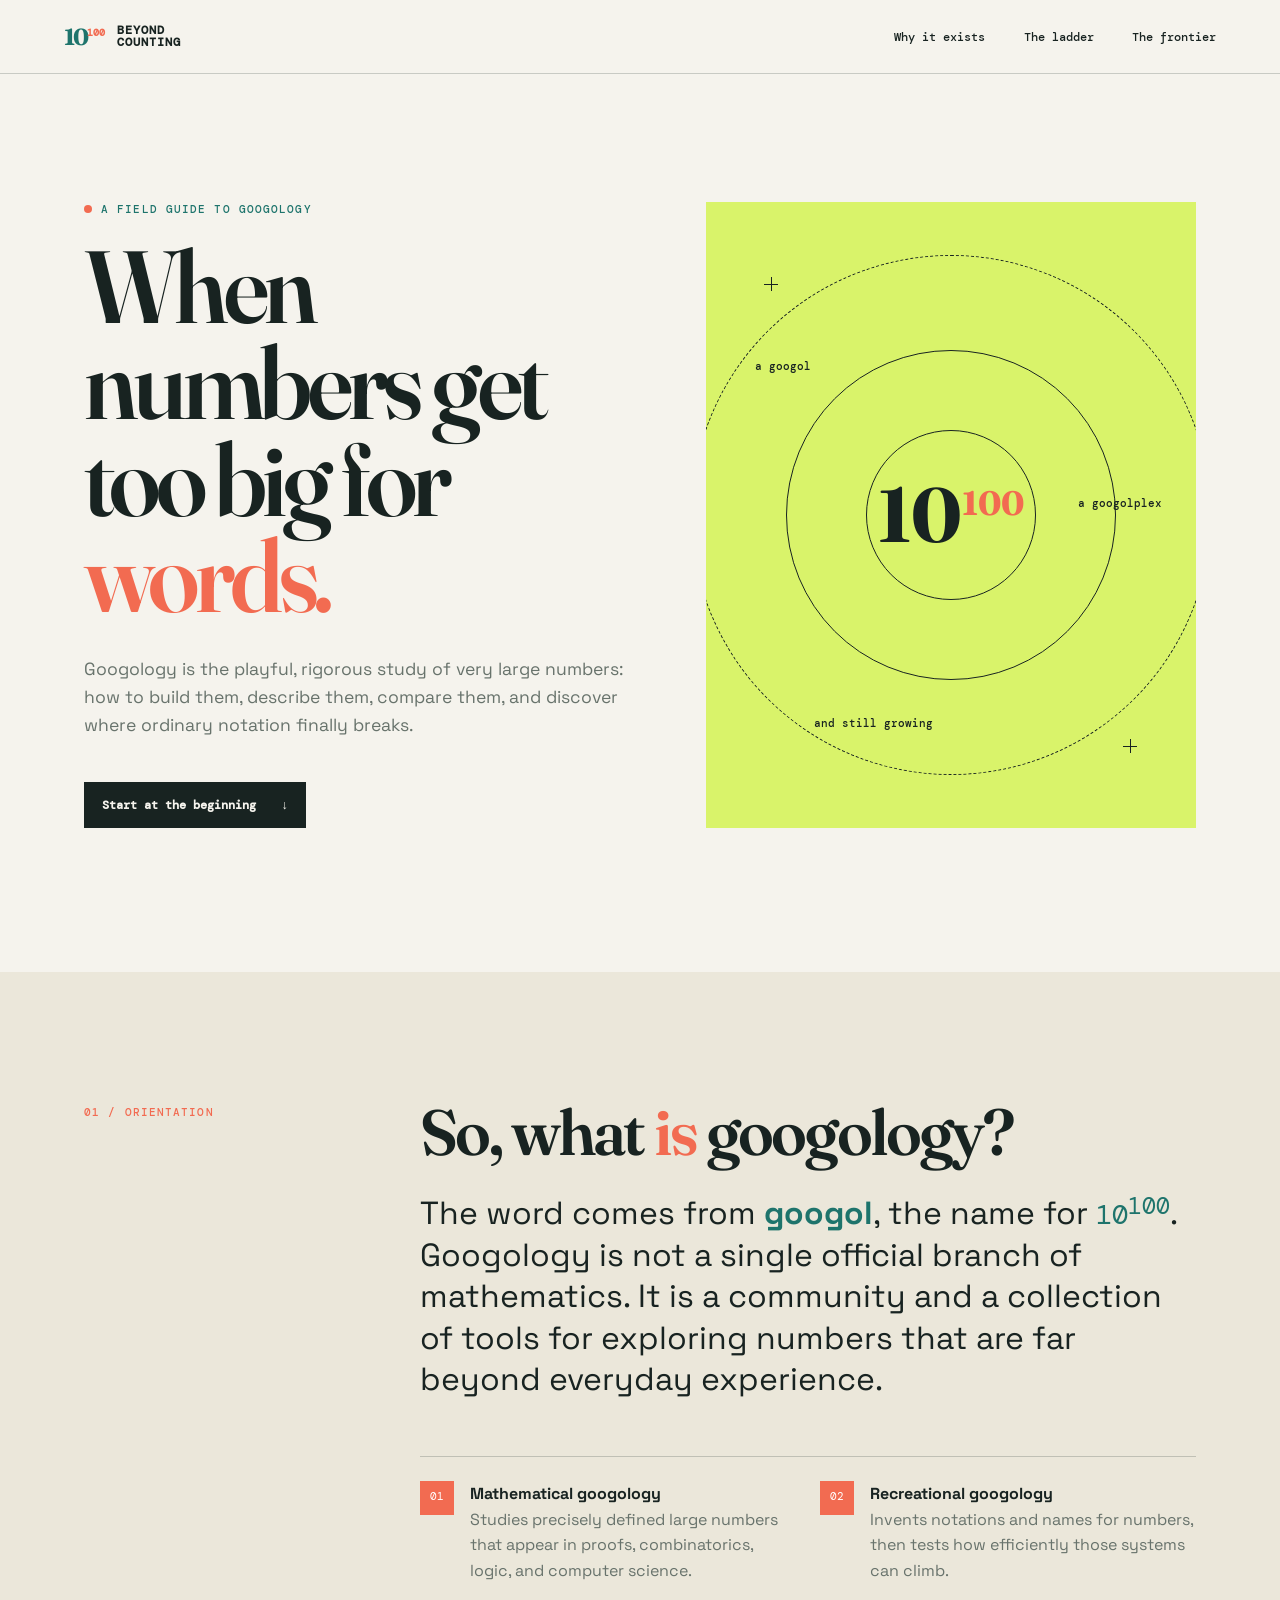
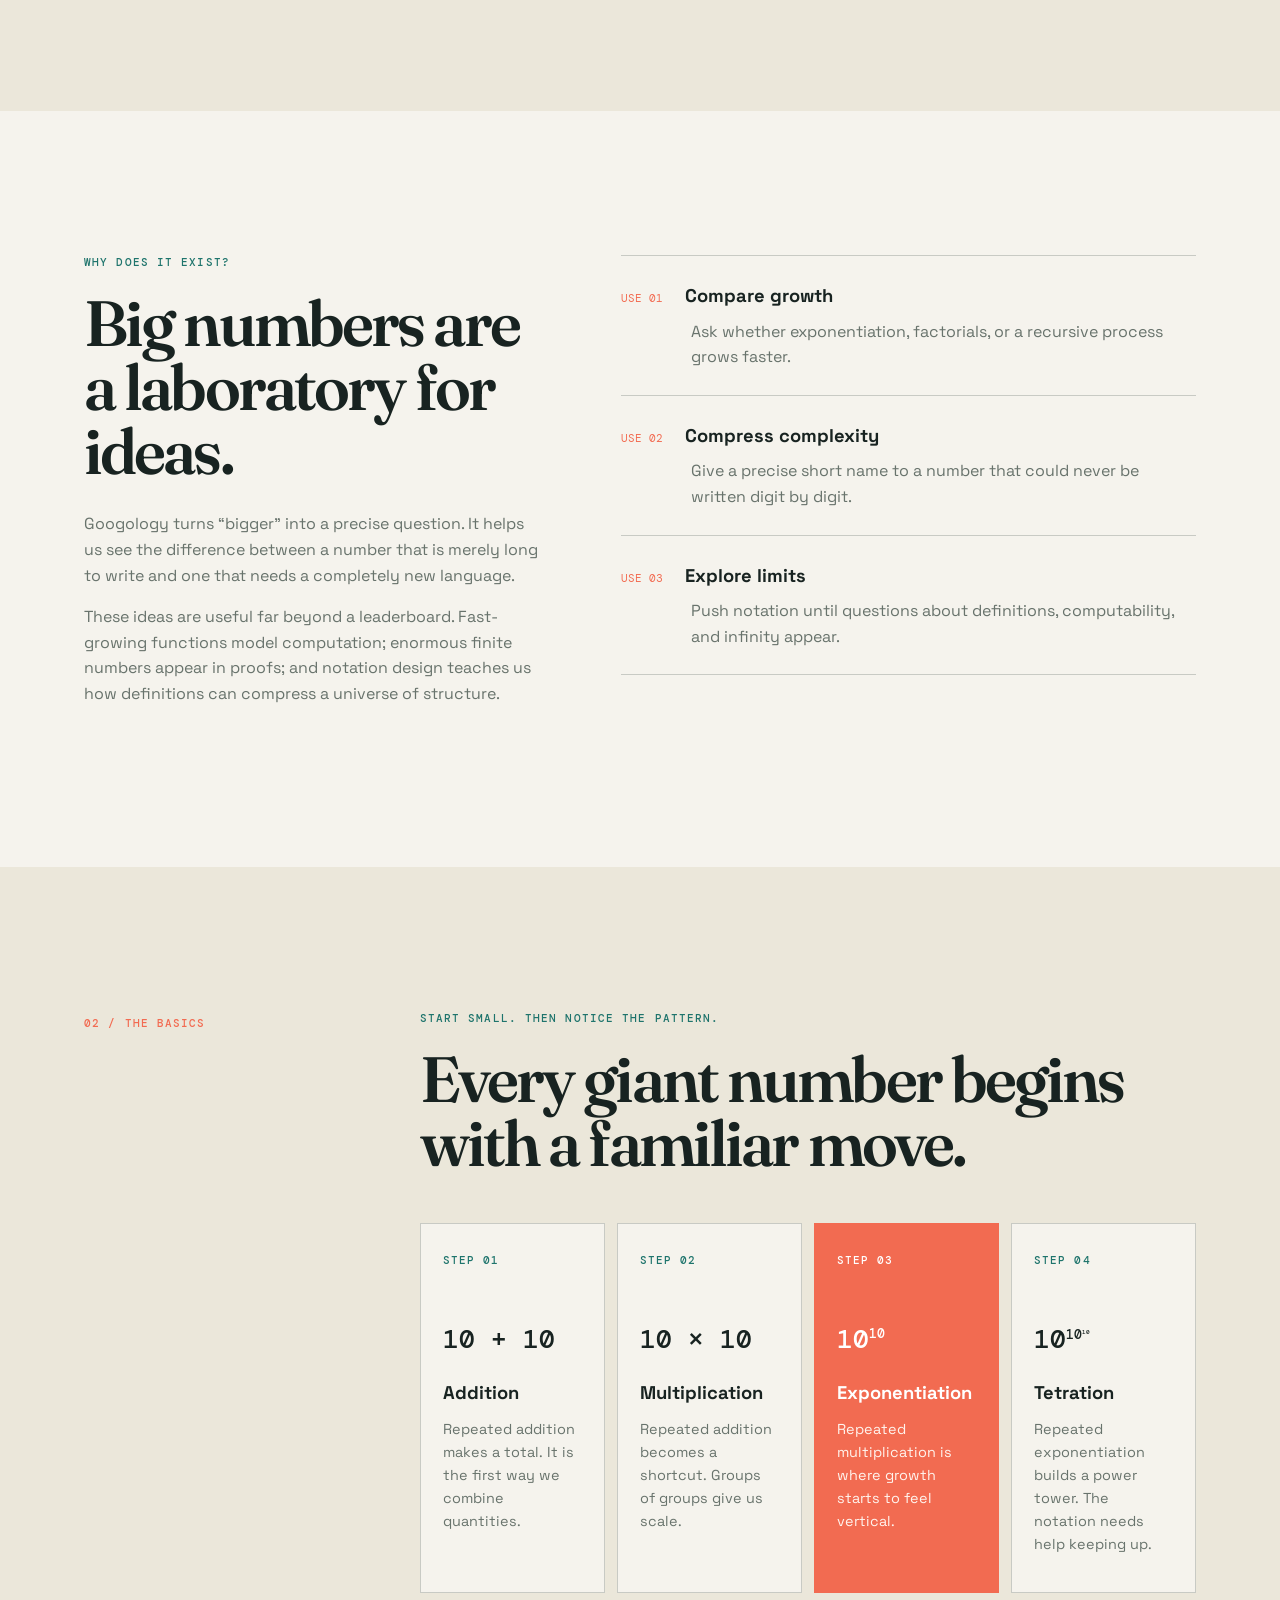
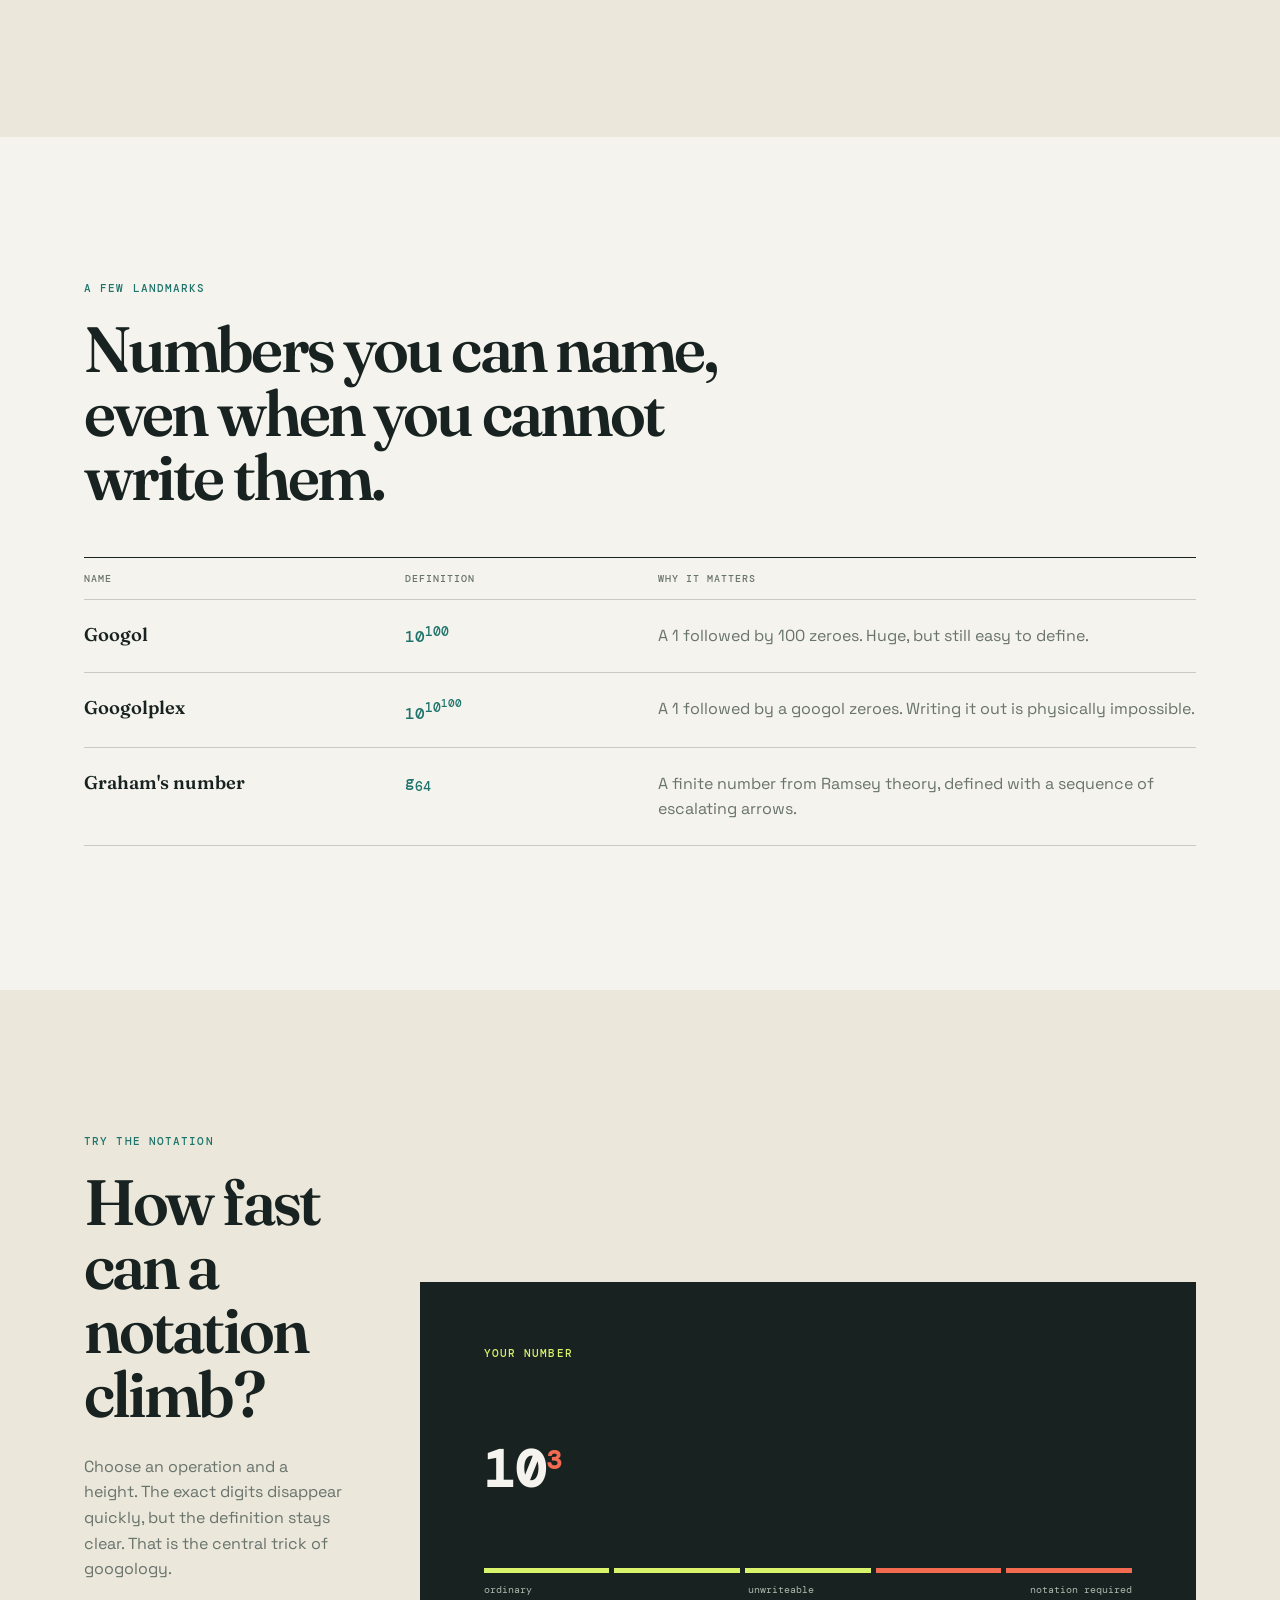
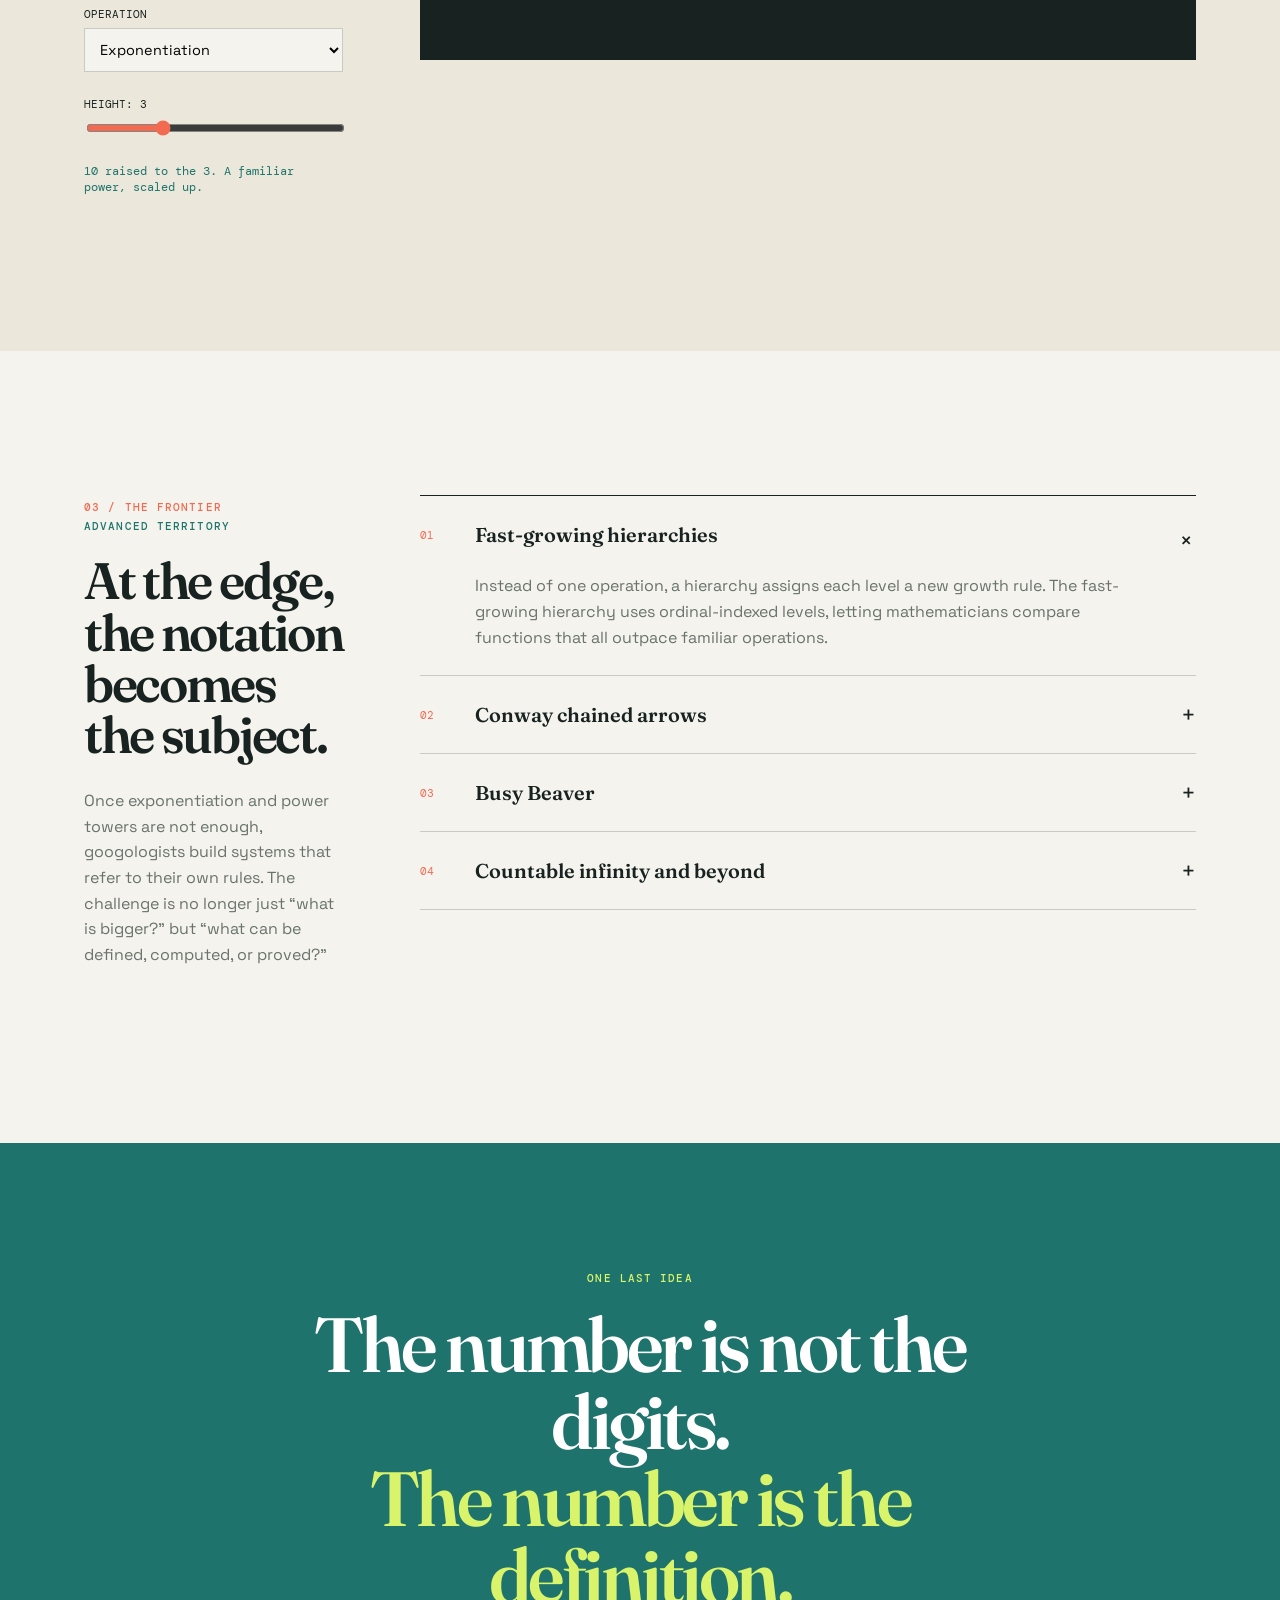
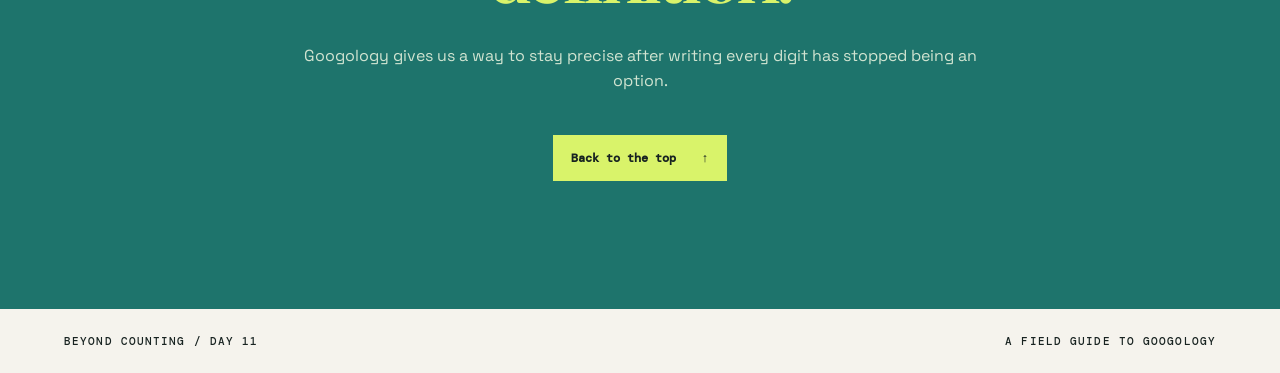
==== day-11/index.html @ 3baf1d4c "day11changes" ====
<!doctype html>
<html lang="en">

<head>
  <meta charset="utf-8">
  <meta name="viewport" content="width=device-width, initial-scale=1">
  <meta name="description"
    content="A visual field guide to googology, the study of naming and comparing extremely large numbers.">
  <title>Beyond Counting | A field guide to googology</title>
  <link rel="preconnect" href="https://fonts.googleapis.com">
  <link rel="preconnect" href="https://fonts.gstatic.com" crossorigin>
  <link
    href="https://fonts.googleapis.com/css2?family=DM+Mono:wght@400;500&family=Fraunces:opsz,wght@9..144,600;9..144,700&family=Space+Grotesk:wght@400;500;600;700&display=swap"
    rel="stylesheet">
  <link rel="stylesheet" href="styles.css">
  <script src="script.js" defer></script>
</head>

<body>
  <header class="site-header" id="top">
    <a class="brand" href="#top" aria-label="Beyond Counting home">
      <span class="brand-mark">10<sup>100</sup></span>
      <span>BEYOND<br>COUNTING</span>
    </a>
    <nav class="site-nav" aria-label="Main navigation">
      <a href="#why">Why it exists</a>
      <a href="#ladder">The ladder</a>
      <a href="#frontier">The frontier</a>
    </nav>
  </header>

  <main>
    <section class="hero section-grid">
      <div class="hero-copy reveal">
        <p class="eyebrow"><span class="eyebrow-dot"></span> A field guide to googology</p>
        <h1>When numbers get too big for <em>words.</em></h1>
        <p class="hero-intro">Googology is the playful, rigorous study of very large numbers: how to build them,
          describe them, compare them, and discover where ordinary notation finally breaks.</p>
        <a class="button button-dark" href="#basics">Start at the beginning <span aria-hidden="true">&#8595;</span></a>
      </div>
      <div class="hero-art reveal" aria-label="A visual scale showing numbers growing beyond a googol" role="img">
        <div class="orbit orbit-one"></div>
        <div class="orbit orbit-two"></div>
        <div class="orbit orbit-three"></div>
        <div class="hero-number">10<sup>100</sup></div>
        <p class="orbit-label label-one">a googol</p>
        <p class="orbit-label label-two">a googolplex</p>
        <p class="orbit-label label-three">and still growing</p>
        <span class="hero-cross cross-one"></span>
        <span class="hero-cross cross-two"></span>
      </div>
    </section>

    <section class="definition band" id="why">
      <div class="section-grid definition-grid">
        <p class="section-number">01 / ORIENTATION</p>
        <div class="definition-content reveal">
          <h2>So, what <em>is</em> googology?</h2>
          <p class="lead">The word comes from <strong>googol</strong>, the name for <span
              class="inline-formula">10<sup>100</sup></span>. Googology is not a
            single official branch of mathematics. It is a community and a collection of tools for exploring numbers
            that are far beyond everyday experience.</p>
          <div class="definition-notes">
            <div><span class="note-icon">01</span>
              <p><strong>Mathematical googology</strong><br>Studies precisely defined large numbers that appear in
                proofs, combinatorics, logic, and computer science.</p>
            </div>
            <div><span class="note-icon">02</span>
              <p><strong>Recreational googology</strong><br>Invents notations and names for numbers, then tests how
                efficiently those systems can climb.</p>
            </div>
          </div>
        </div>
      </div>
    </section>

    <section class="purpose section-grid" id="purpose">
      <div class="purpose-copy reveal">
        <p class="eyebrow">Why does it exist?</p>
        <h2>Big numbers are a laboratory for ideas.</h2>
        <p>Googology turns “bigger” into a precise question. It helps us see the difference between a number that is
          merely long to write and one that needs a completely new language.</p>
        <p>These ideas are useful far beyond a leaderboard. Fast-growing functions model computation; enormous finite
          numbers appear in proofs; and notation design teaches us how definitions can compress a universe of structure.
        </p>
      </div>
      <div class="use-cases reveal">
        <article><span>USE 01</span>
          <h3>Compare growth</h3>
          <p>Ask whether exponentiation, factorials, or a recursive process grows faster.</p>
        </article>
        <article><span>USE 02</span>
          <h3>Compress complexity</h3>
          <p>Give a precise short name to a number that could never be written digit by digit.</p>
        </article>
        <article><span>USE 03</span>
          <h3>Explore limits</h3>
          <p>Push notation until questions about definitions, computability, and infinity appear.</p>
        </article>
      </div>
    </section>

    <section class="basics band" id="basics">
      <div class="section-grid">
        <p class="section-number">02 / THE BASICS</p>
        <div class="basics-content">
          <div class="section-heading reveal">
            <p class="eyebrow">Start small. Then notice the pattern.</p>
            <h2>Every giant number begins with a familiar move.</h2>
          </div>
          <div class="ladder-cards" id="ladder">
            <article class="ladder-card reveal"><span class="step">STEP 01</span>
              <div class="ladder-value">10 + 10</div>
              <h3>Addition</h3>
              <p>Repeated addition makes a total. It is the first way we combine quantities.</p>
            </article>
            <article class="ladder-card reveal"><span class="step">STEP 02</span>
              <div class="ladder-value">10 &times; 10</div>
              <h3>Multiplication</h3>
              <p>Repeated addition becomes a shortcut. Groups of groups give us scale.</p>
            </article>
            <article class="ladder-card ladder-card-hot reveal"><span class="step">STEP 03</span>
              <div class="ladder-value">10<sup>10</sup></div>
              <h3>Exponentiation</h3>
              <p>Repeated multiplication is where growth starts to feel vertical.</p>
            </article>
            <article class="ladder-card reveal"><span class="step">STEP 04</span>
              <div class="ladder-value">10<sup>10<sup>10</sup></sup></div>
              <h3>Tetration</h3>
              <p>Repeated exponentiation builds a power tower. The notation needs help keeping up.</p>
            </article>
          </div>
        </div>
      </div>
    </section>

    <section class="named-numbers section-grid">
      <div class="section-heading reveal">
        <p class="eyebrow">A few landmarks</p>
        <h2>Numbers you can name, even when you cannot write them.</h2>
      </div>
      <div class="number-table reveal">
        <div class="table-row table-head"><span>NAME</span><span>DEFINITION</span><span>WHY IT MATTERS</span></div>
        <div class="table-row"><span class="number-name">Googol</span><span
            class="formula">10<sup>100</sup></span><span>A 1 followed by 100 zeroes. Huge, but still easy to
            define.</span></div>
        <div class="table-row"><span class="number-name">Googolplex</span><span
            class="formula">10<sup>10<sup>100</sup></sup></span><span>A 1 followed by a googol zeroes. Writing it out is
            physically impossible.</span></div>
        <div class="table-row"><span class="number-name">Graham's number</span><span
            class="formula">g<sub>64</sub></span><span>A finite number from Ramsey theory, defined with a sequence of
            escalating arrows.</span></div>
      </div>
    </section>

    <section class="builder band">
      <div class="section-grid builder-grid">
        <div class="builder-copy reveal">
          <p class="eyebrow">Try the notation</p>
          <h2>How fast can a notation climb?</h2>
          <p>Choose an operation and a height. The exact digits disappear quickly, but the definition stays clear. That
            is the central trick of googology.</p><label for="operation">Operation</label><select id="operation">
            <option value="power">Exponentiation</option>
            <option value="tower">Tetration</option>
            <option value="arrow">Pentational hint</option>
          </select><label for="height">Height: <output id="height-output">3</output></label><input id="height"
            type="range" min="1" max="8" value="3">
          <p class="builder-note" id="builder-note">A stack of 3 powers: 10^(10^10).</p>
        </div>
        <div class="builder-display reveal">
          <p class="display-label">YOUR NUMBER</p>
          <div id="builder-result" class="builder-result">10<sup>10<sup>10</sup></sup></div>
          <div class="scale-line"><span></span><span></span><span></span><span></span><span></span></div>
          <div class="scale-caption"><span>ordinary</span><span>unwriteable</span><span>notation required</span></div>
        </div>
      </div>
    </section>

    <section class="frontier section-grid" id="frontier">
      <div class="frontier-heading reveal">
        <p class="section-number">03 / THE FRONTIER</p>
        <p class="eyebrow">Advanced territory</p>
        <h2>At the edge, the notation becomes the subject.</h2>
        <p>Once exponentiation and power towers are not enough, googologists build systems that refer to their own
          rules. The challenge is no longer just “what is bigger?” but “what can be defined, computed, or proved?”</p>
      </div>
      <div class="frontier-list">
        <details class="frontier-item reveal" open>
          <summary><span>01</span><strong>Fast-growing hierarchies</strong><b>+</b></summary>
          <p>Instead of one operation, a hierarchy assigns each level a new growth rule. The fast-growing hierarchy uses
            ordinal-indexed levels, letting mathematicians compare functions that all outpace familiar operations.</p>
        </details>
        <details class="frontier-item reveal">
          <summary><span>02</span><strong>Conway chained arrows</strong><b>+</b></summary>
          <p>Chained arrow notation extends the idea behind Knuth's up-arrows. It is compact enough to define numbers
            vastly beyond Graham's number, while still following a precise recursive grammar.</p>
        </details>
        <details class="frontier-item reveal">
          <summary><span>03</span><strong>Busy Beaver</strong><b>+</b></summary>
          <p>BB(n) asks for the most steps a halting n-state Turing machine can take. It eventually grows faster than
            every computable function, tying googology directly to the limits of algorithms.</p>
        </details>
        <details class="frontier-item reveal">
          <summary><span>04</span><strong>Countable infinity and beyond</strong><b>+</b></summary>
          <p>Large finite numbers are not infinity. Ordinals and cardinals describe different kinds of infinite size,
            and their arithmetic opens a different chapter after the googological frontier.</p>
        </details>
      </div>
    </section>

    <section class="takeaway band">
      <div class="takeaway-inner reveal">
        <p class="eyebrow">One last idea</p>
        <h2>The number is not the digits.<br><em>The number is the definition.</em></h2>
        <p>Googology gives us a way to stay precise after writing every digit has stopped being an option.</p><a
          class="button button-light" href="#top">Back to the top <span aria-hidden="true">&#8593;</span></a>
      </div>
    </section>
  </main>

  <footer class="site-footer"><span>BEYOND COUNTING / DAY 11</span><span>A field guide to googology</span></footer>
</body>

</html>
---- day-11/styles.css ----
:root {
  --ink: #182321;
  --muted: #68736c;
  --paper: #f5f3ed;
  --cream: #ebe7da;
  --lime: #d9f36a;
  --coral: #f26b51;
  --teal: #1e746c;
  --line: rgba(24, 35, 33, .2);
  --serif: "Fraunces", Georgia, serif;
  --sans: "Space Grotesk", sans-serif;
  --mono: "DM Mono", monospace;
}

* {
  box-sizing: border-box;
}

html {
  scroll-behavior: smooth;
}

body {
  margin: 0;
  color: var(--ink);
  background: var(--paper);
  font: 16px/1.6 var(--sans);
}

a {
  color: inherit;
}

.site-header {
  align-items: center;
  display: flex;
  justify-content: space-between;
  padding: 22px 5vw;
  border-bottom: 1px solid var(--line);
}

.brand {
  align-items: center;
  display: flex;
  font: 600 .72rem/1 var(--mono);
  gap: 12px;
  letter-spacing: .08em;
  text-decoration: none;
}

.brand-mark {
  color: var(--teal);
  font: 700 1.45rem var(--serif);
  letter-spacing: -.08em;
}

.brand-mark sup {
  color: var(--coral);
  font: 600 .65rem var(--mono);
  letter-spacing: 0;
}

.site-nav {
  display: flex;
  gap: clamp(14px, 3vw, 42px);
}

.site-nav a {
  font: 500 .75rem var(--mono);
  text-decoration: none;
}

.site-nav a:hover,
.site-nav a:focus-visible {
  color: var(--coral);
}

.section-grid {
  display: grid;
  grid-template-columns: minmax(120px, 1fr) minmax(0, 3fr);
  gap: clamp(28px, 6vw, 100px);
  max-width: 1240px;
  margin: auto;
  padding: 9rem 5vw;
}

.hero {
  min-height: 680px;
  grid-template-columns: minmax(0, 1fr) minmax(300px, .9fr);
  padding-top: 8rem;
}

.eyebrow,
.section-number,
.step,
.display-label,
.table-head,
.site-footer {
  font: 500 .69rem var(--mono);
  letter-spacing: .1em;
  text-transform: uppercase;
}

.eyebrow {
  align-items: center;
  display: flex;
  gap: 9px;
  margin: 0 0 22px;
  color: var(--teal);
}

.eyebrow-dot {
  background: var(--coral);
  border-radius: 50%;
  display: inline-block;
  height: 8px;
  width: 8px;
}

h1,
h2,
h3,
p {
  margin-top: 0;
}

h1,
h2 {
  font-family: var(--serif);
  font-weight: 600;
  letter-spacing: -.045em;
}

h1 {
  font-size: clamp(3.5rem, 8vw, 7.6rem);
  line-height: .94;
  max-width: 750px;
  margin-bottom: 32px;
}

h1 em,
h2 em {
  color: var(--coral);
  font-style: normal;
}

h2 {
  font-size: clamp(2.3rem, 5vw, 4.6rem);
  line-height: 1;
  margin-bottom: 28px;
}

h3 {
  font-size: 1.15rem;
  margin-bottom: 10px;
}

.hero-intro {
  color: var(--muted);
  font-size: 1.1rem;
  max-width: 540px;
}

.button {
  display: inline-flex;
  align-items: center;
  gap: 25px;
  font: 600 .78rem var(--mono);
  margin-top: 25px;
  padding: 15px 18px;
  text-decoration: none;
  transition: transform .2s, background .2s;
}

.button:hover {
  transform: translateY(-3px);
}

.button-dark {
  background: var(--ink);
  color: var(--paper);
}

.button-light {
  background: var(--lime);
  color: var(--ink);
}

.hero-art {
  background: var(--lime);
  min-height: 500px;
  overflow: hidden;
  position: relative;
}

.orbit {
  border: 1px solid var(--ink);
  border-radius: 50%;
  left: 50%;
  position: absolute;
  top: 50%;
  transform: translate(-50%, -50%);
}

.orbit-one {
  height: 170px;
  width: 170px;
}

.orbit-two {
  height: 330px;
  width: 330px;
}

.orbit-three {
  border-style: dashed;
  height: 520px;
  width: 520px;
}

.hero-number {
  font: 700 clamp(2.2rem, 6vw, 5.5rem)/1 var(--serif);
  left: 50%;
  position: absolute;
  top: 50%;
  transform: translate(-50%, -50%);
  white-space: nowrap;
}

.hero-number sup {
  color: var(--coral);
  font-size: .44em;
}

.orbit-label {
  font: 500 .68rem var(--mono);
  position: absolute;
}

.label-one {
  left: 10%;
  top: 25%;
}

.label-two {
  right: 7%;
  top: 47%;
}

.label-three {
  bottom: 14%;
  left: 22%;
}

.hero-cross {
  height: 14px;
  position: absolute;
  width: 14px;
}

.hero-cross::before,
.hero-cross::after {
  background: var(--ink);
  content: "";
  position: absolute;
}

.hero-cross::before {
  height: 1px;
  top: 7px;
  width: 14px;
}

.hero-cross::after {
  height: 14px;
  left: 7px;
  width: 1px;
}

.cross-one {
  left: 12%;
  top: 12%;
}

.cross-two {
  bottom: 12%;
  right: 12%;
}

.band {
  background: var(--cream);
}

.section-number {
  color: var(--coral);
  margin: 5px 0;
}

.definition-grid {
  padding-bottom: 8rem;
  padding-top: 8rem;
}

.definition-content {
  max-width: 820px;
}

.inline-formula {
  color: var(--teal);
  font: .85em var(--mono);
  white-space: nowrap;
}

.lead {
  font-size: clamp(1.3rem, 2.5vw, 2rem);
  line-height: 1.3;
  max-width: 820px;
}

.lead strong {
  color: var(--teal);
}

.definition-notes {
  border-top: 1px solid var(--line);
  display: grid;
  gap: 24px;
  grid-template-columns: 1fr 1fr;
  margin-top: 55px;
  padding-top: 24px;
}

.definition-notes>div {
  display: flex;
  gap: 16px;
}

.definition-notes p {
  color: var(--muted);
  margin: 0;
}

.definition-notes strong {
  color: var(--ink);
}

.note-icon {
  background: var(--coral);
  color: white;
  flex: 0 0 34px;
  font: .66rem var(--mono);
  height: 34px;
  padding-top: 9px;
  text-align: center;
}

.purpose {
  grid-template-columns: 1fr 1.25fr;
}

.purpose-copy {
  max-width: 480px;
}

.purpose-copy>p:not(.eyebrow) {
  color: var(--muted);
}

.use-cases {
  border-top: 1px solid var(--line);
}

.use-cases article {
  border-bottom: 1px solid var(--line);
  padding: 25px 0;
}

.use-cases span {
  color: var(--coral);
  font: .68rem var(--mono);
}

.use-cases h3 {
  display: inline-block;
  margin: 0 0 0 18px;
}

.use-cases p {
  color: var(--muted);
  margin: 8px 0 0 70px;
  max-width: 490px;
}

.basics-content {
  min-width: 0;
}

.section-heading {
  max-width: 780px;
}

.section-heading h2 {
  margin-bottom: 48px;
}

.ladder-cards {
  display: grid;
  gap: 12px;
  grid-template-columns: repeat(4, 1fr);
}

.ladder-card {
  background: var(--paper);
  border: 1px solid var(--line);
  min-height: 275px;
  padding: 22px;
}

.ladder-card-hot {
  background: var(--coral);
  border-color: var(--coral);
  color: white;
}

.step {
  color: var(--teal);
}

.ladder-card-hot .step {
  color: white;
}

.ladder-value {
  font: 500 clamp(1.4rem, 2vw, 2.3rem) var(--mono);
  margin: 52px 0 22px;
  white-space: nowrap;
}

.ladder-value sup {
  font-size: .5em;
}

.ladder-card p {
  color: var(--muted);
  font-size: .9rem;
}

.ladder-card-hot p {
  color: #fff4ee;
}

.named-numbers {
  display: block;
}

.named-numbers .section-heading {
  max-width: 670px;
}

.number-table {
  border-top: 1px solid var(--ink);
  margin-top: 20px;
}

.table-row {
  display: grid;
  gap: 25px;
  grid-template-columns: 1.1fr .85fr 2fr;
  padding: 23px 0;
  border-bottom: 1px solid var(--line);
}

.table-head {
  color: var(--muted);
  font-size: .61rem;
  padding: 14px 0;
}

.number-name {
  font: 600 1.15rem var(--serif);
}

.formula {
  color: var(--teal);
  font: 500 1rem var(--mono);
}

.table-row>span:last-child {
  color: var(--muted);
}

.builder-grid {
  align-items: center;
}

.builder-copy {
  max-width: 470px;
}

.builder-copy p:not(.eyebrow):not(.builder-note) {
  color: var(--muted);
}

.builder-copy label {
  display: block;
  font: .68rem var(--mono);
  margin: 25px 0 7px;
  text-transform: uppercase;
}

.builder-copy select,
.builder-copy input {
  accent-color: var(--coral);
  width: 100%;
}

.builder-copy select {
  background: var(--paper);
  border: 1px solid var(--line);
  font: .9rem var(--sans);
  padding: 11px;
}

.builder-copy input {
  cursor: pointer;
}

.builder-note {
  color: var(--teal);
  font: .75rem var(--mono);
  margin-top: 20px;
}

.builder-display {
  background: var(--ink);
  color: var(--paper);
  min-height: 370px;
  padding: clamp(28px, 5vw, 70px);
  display: flex;
  flex-direction: column;
  justify-content: center;
}

.display-label {
  color: var(--lime);
}

.builder-result {
  font: 600 clamp(1.5rem, 4vw, 3.7rem) var(--mono);
  margin: 65px 0;
  overflow-wrap: anywhere;
}

.builder-result sup {
  color: var(--coral);
  font-size: .5em;
}

.scale-line {
  display: flex;
  gap: 5px;
}

.scale-line span {
  background: var(--lime);
  flex: 1;
  height: 5px;
}

.scale-line span:nth-child(4),
.scale-line span:nth-child(5) {
  background: var(--coral);
}

.scale-caption {
  color: #aab8ad;
  display: flex;
  font: .6rem var(--mono);
  justify-content: space-between;
  margin-top: 10px;
}

.frontier {
  padding-bottom: 10rem;
}

.frontier-heading h2 {
  font-size: clamp(2.4rem, 4vw, 4rem);
}

.frontier-heading>p:last-child {
  color: var(--muted);
  max-width: 600px;
}

.frontier-list {
  border-top: 1px solid var(--ink);
}

.frontier-item {
  border-bottom: 1px solid var(--line);
}

.frontier-item summary {
  align-items: center;
  cursor: pointer;
  display: grid;
  gap: 15px;
  grid-template-columns: 40px 1fr 30px;
  list-style: none;
  padding: 23px 0;
}

.frontier-item summary::-webkit-details-marker {
  display: none;
}

.frontier-item summary span {
  color: var(--coral);
  font: .68rem var(--mono);
}

.frontier-item summary strong {
  font: 600 1.25rem var(--serif);
}

.frontier-item summary b {
  font: 1.5rem var(--sans);
  font-weight: 400;
  text-align: right;
}

.frontier-item[open] summary b {
  transform: rotate(45deg);
}

.frontier-item p {
  color: var(--muted);
  margin: 0 50px 25px 55px;
  max-width: 650px;
}

.takeaway {
  background: var(--teal);
  color: white;
  text-align: center;
}

.takeaway-inner {
  margin: auto;
  max-width: 850px;
  padding: 8rem 5vw;
}

.takeaway .eyebrow {
  color: var(--lime);
  justify-content: center;
}

.takeaway h2 {
  font-size: clamp(2.8rem, 6vw, 6rem);
}

.takeaway h2 em {
  color: var(--lime);
}

.takeaway p:not(.eyebrow) {
  color: #d1e4d1;
}

.site-footer {
  display: flex;
  justify-content: space-between;
  padding: 25px 5vw;
}

.reveal {
  opacity: 0;
  transform: translateY(18px);
  transition: opacity .7s ease, transform .7s ease;
}

.reveal.visible {
  opacity: 1;
  transform: none;
}

@media (max-width: 800px) {
  .site-header {
    align-items: flex-start;
  }

  .site-nav {
    flex-direction: column;
    gap: 6px;
    text-align: right;
  }

  .section-grid,
  .hero,
  .purpose,
  .builder-grid {
    grid-template-columns: 1fr;
    gap: 45px;
    padding-bottom: 5rem;
    padding-top: 5rem;
  }

  .hero {
    min-height: auto;
  }

  .hero-art {
    min-height: 380px;
  }

  .orbit-three {
    height: 390px;
    width: 390px;
  }

  .definition-notes,
  .ladder-cards {
    grid-template-columns: 1fr 1fr;
  }

  .ladder-card {
    min-height: 230px;
  }

  .ladder-value {
    margin-top: 35px;
  }

  .table-row {
    gap: 10px;
    grid-template-columns: 1fr 1fr;
  }

  .table-row>span:last-child {
    grid-column: 1 / -1;
  }

  .table-head>span:last-child {
    display: none;
  }

  .site-footer {
    flex-direction: column;
    gap: 6px;
  }
}

@media (max-width: 480px) {
  h1 {
    font-size: 3.5rem;
  }

  .definition-notes,
  .ladder-cards {
    grid-template-columns: 1fr;
  }

  .ladder-card {
    min-height: auto;
  }

  .ladder-value {
    margin: 25px 0 15px;
  }

  .table-row {
    grid-template-columns: 1fr;
  }

  .table-row>span:last-child {
    grid-column: auto;
  }

  .table-head>span:nth-child(2) {
    display: none;
  }

  .builder-result {
    margin: 45px 0;
  }

  .hero-art {
    min-height: 320px;
  }

  .orbit-three {
    height: 320px;
    width: 320px;
  }
}

@media (prefers-reduced-motion: reduce) {
  html {
    scroll-behavior: auto;
  }

  .reveal {
    opacity: 1;
    transform: none;
    transition: none;
  }

  .button {
    transition: none;
  }
}
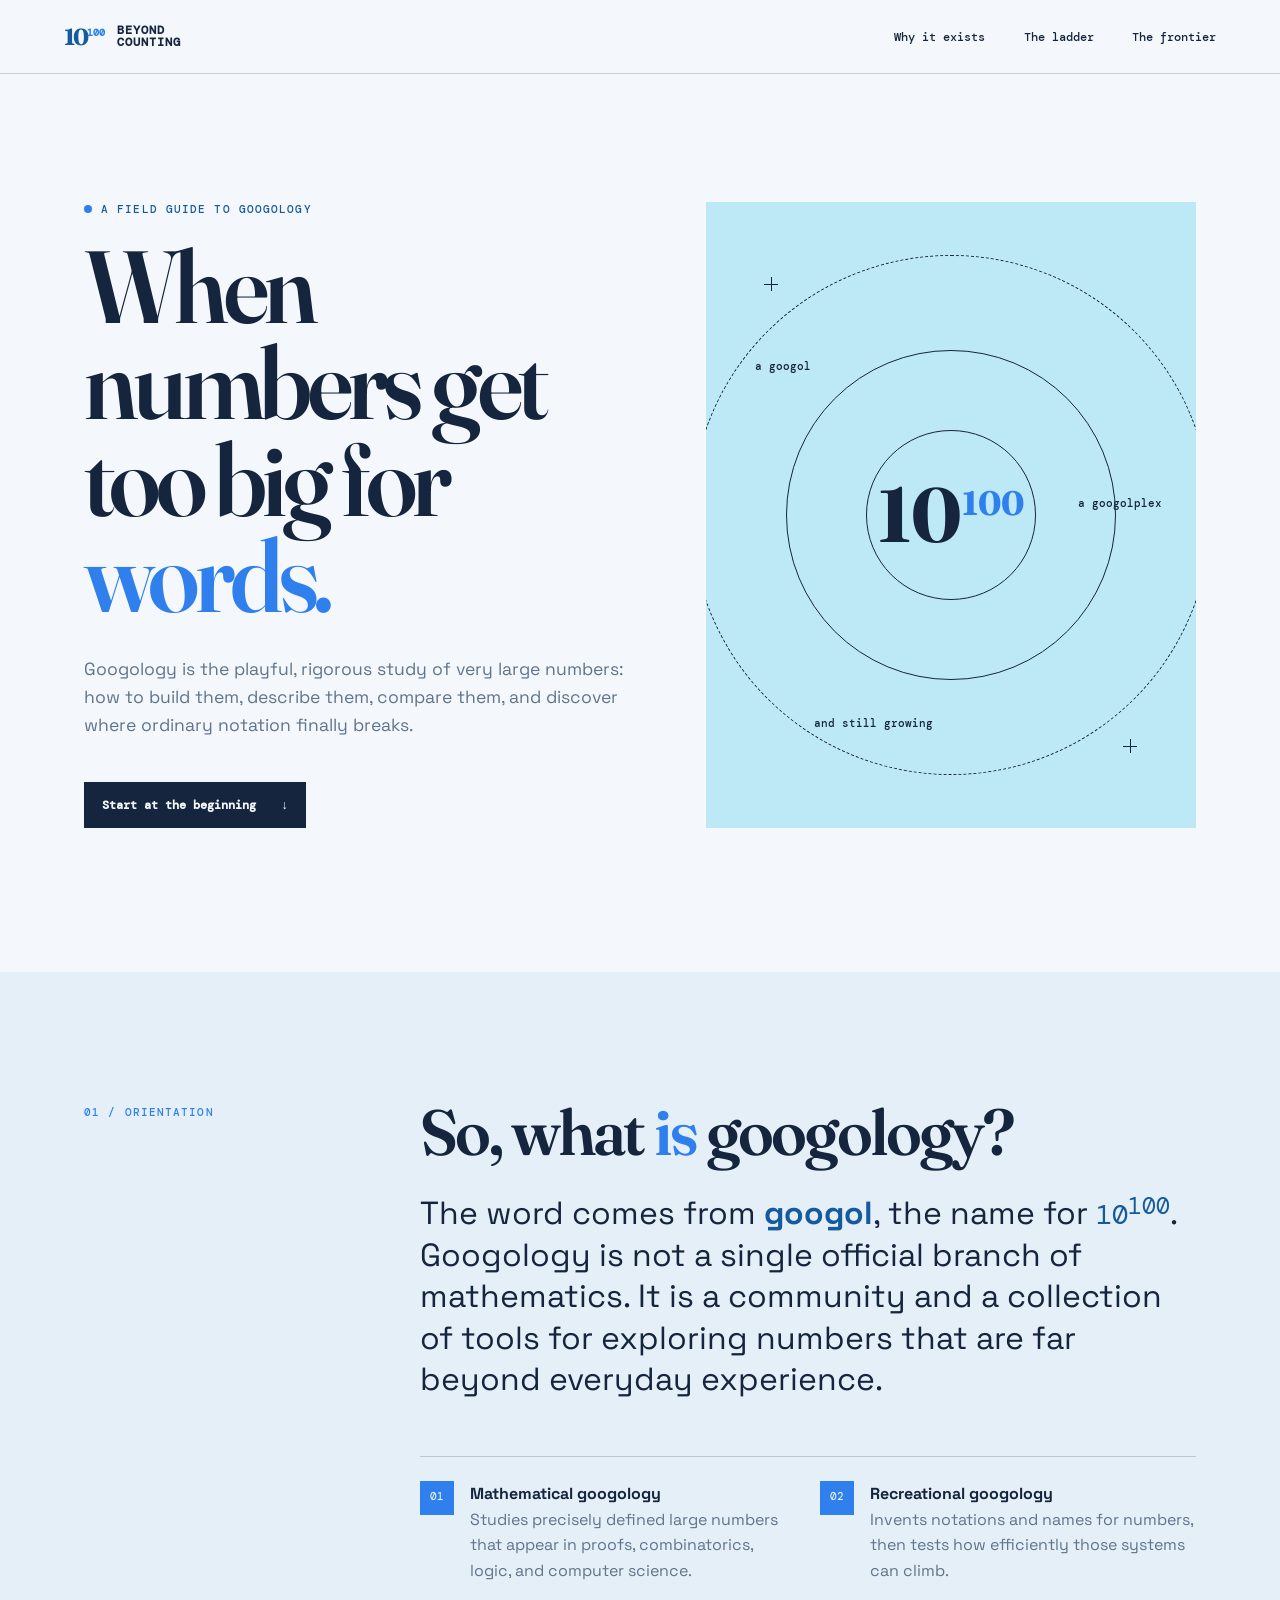
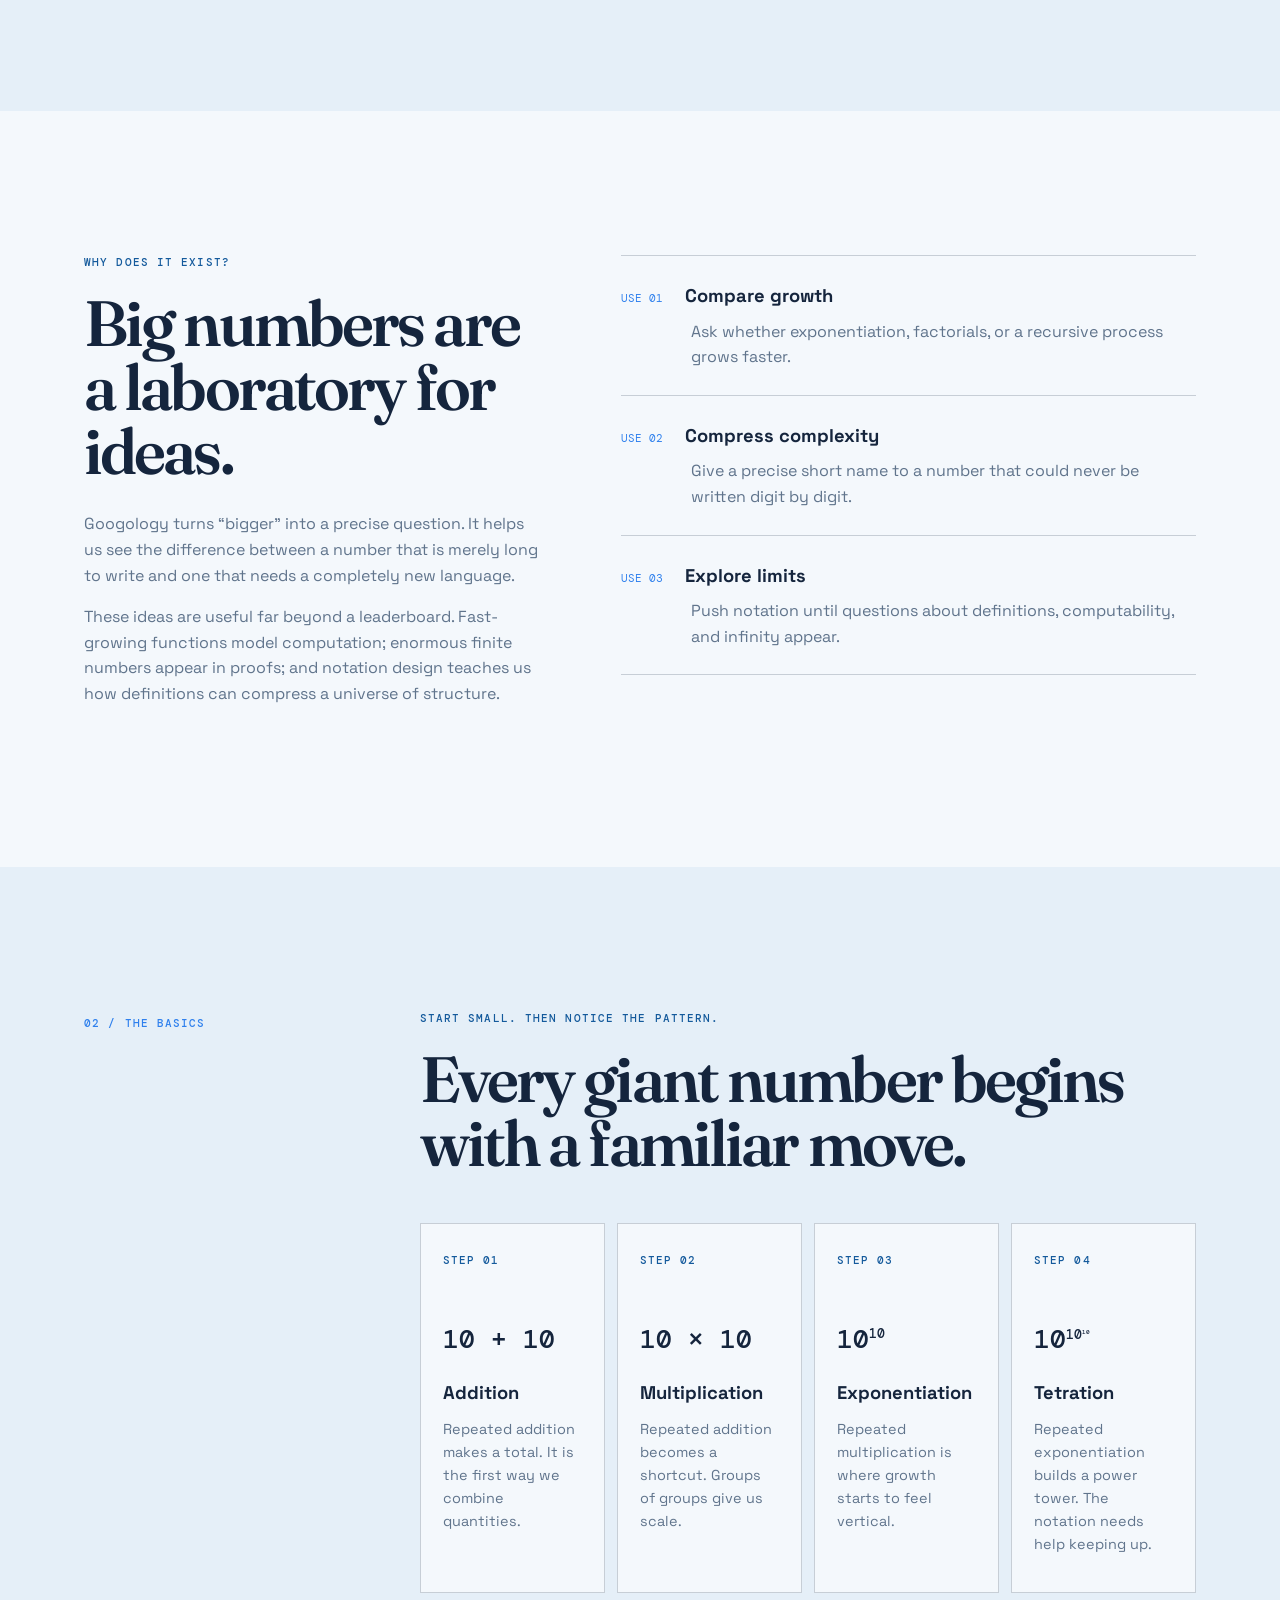
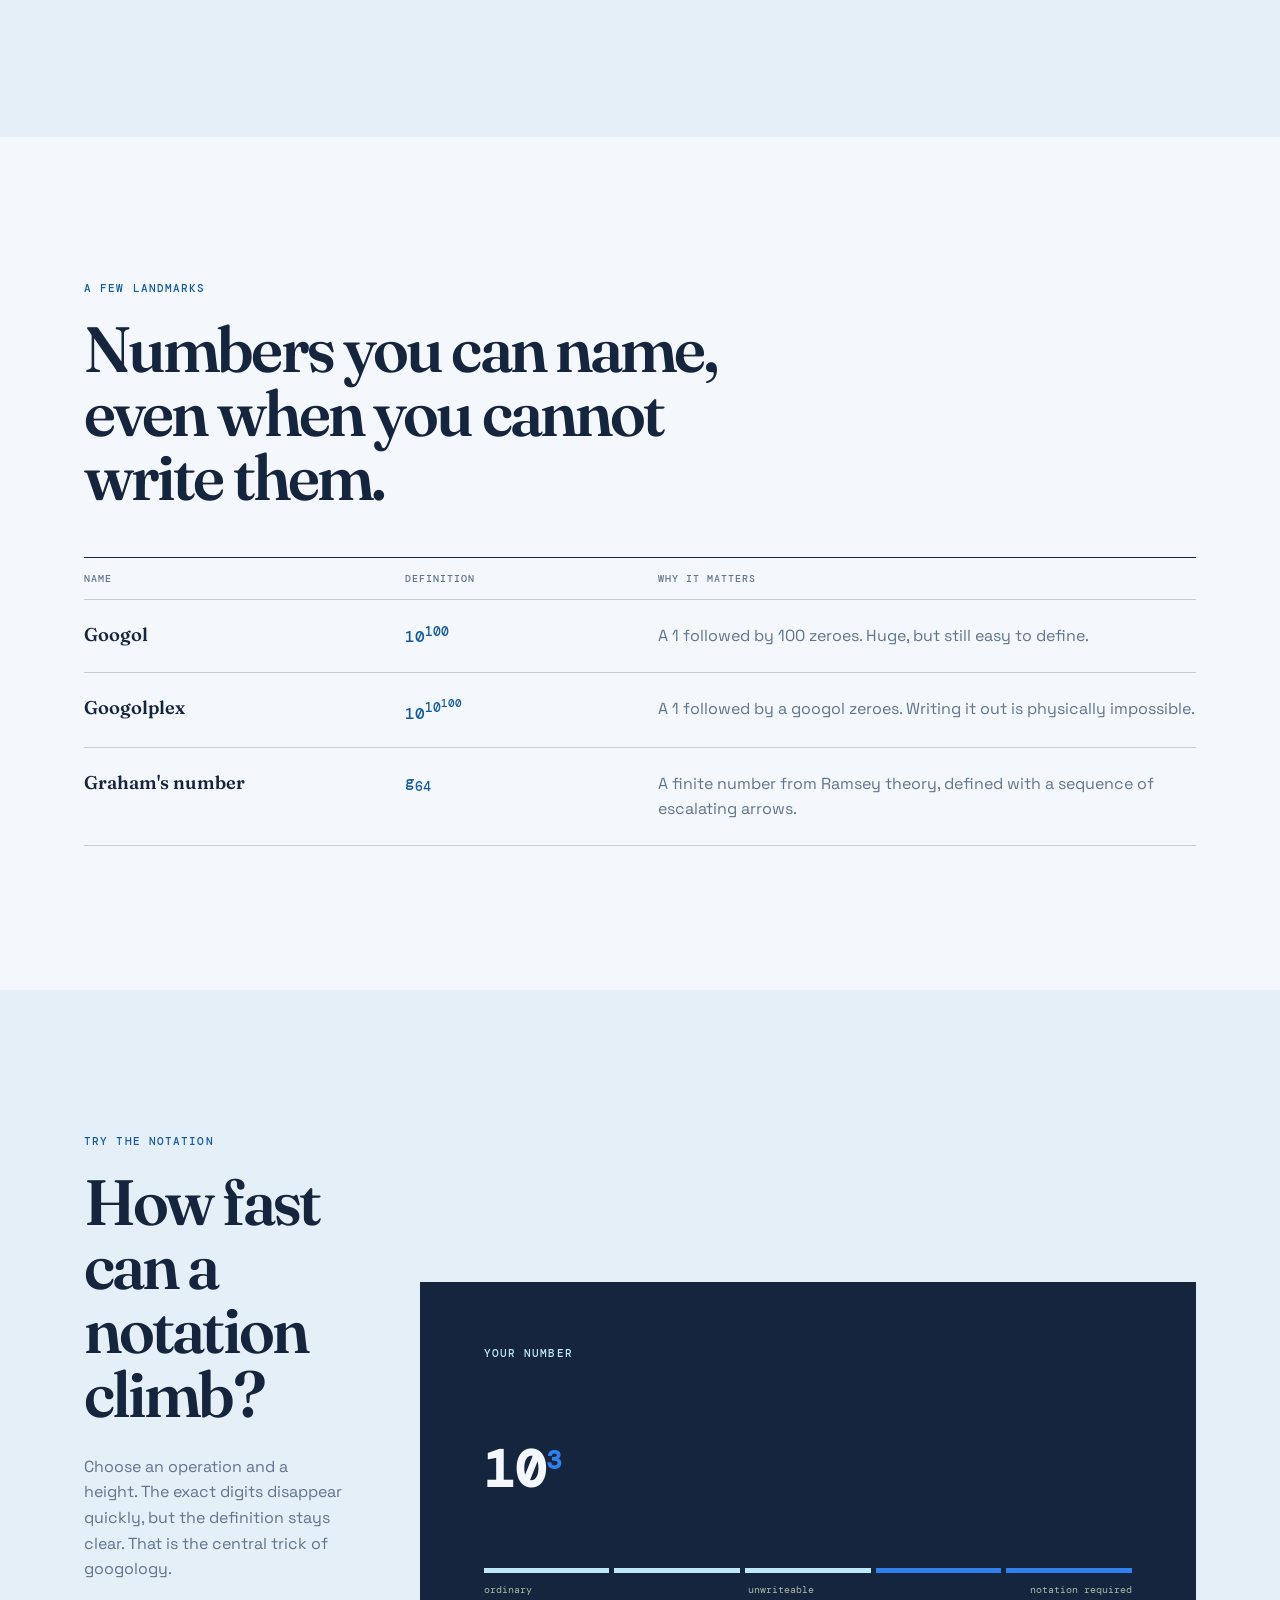
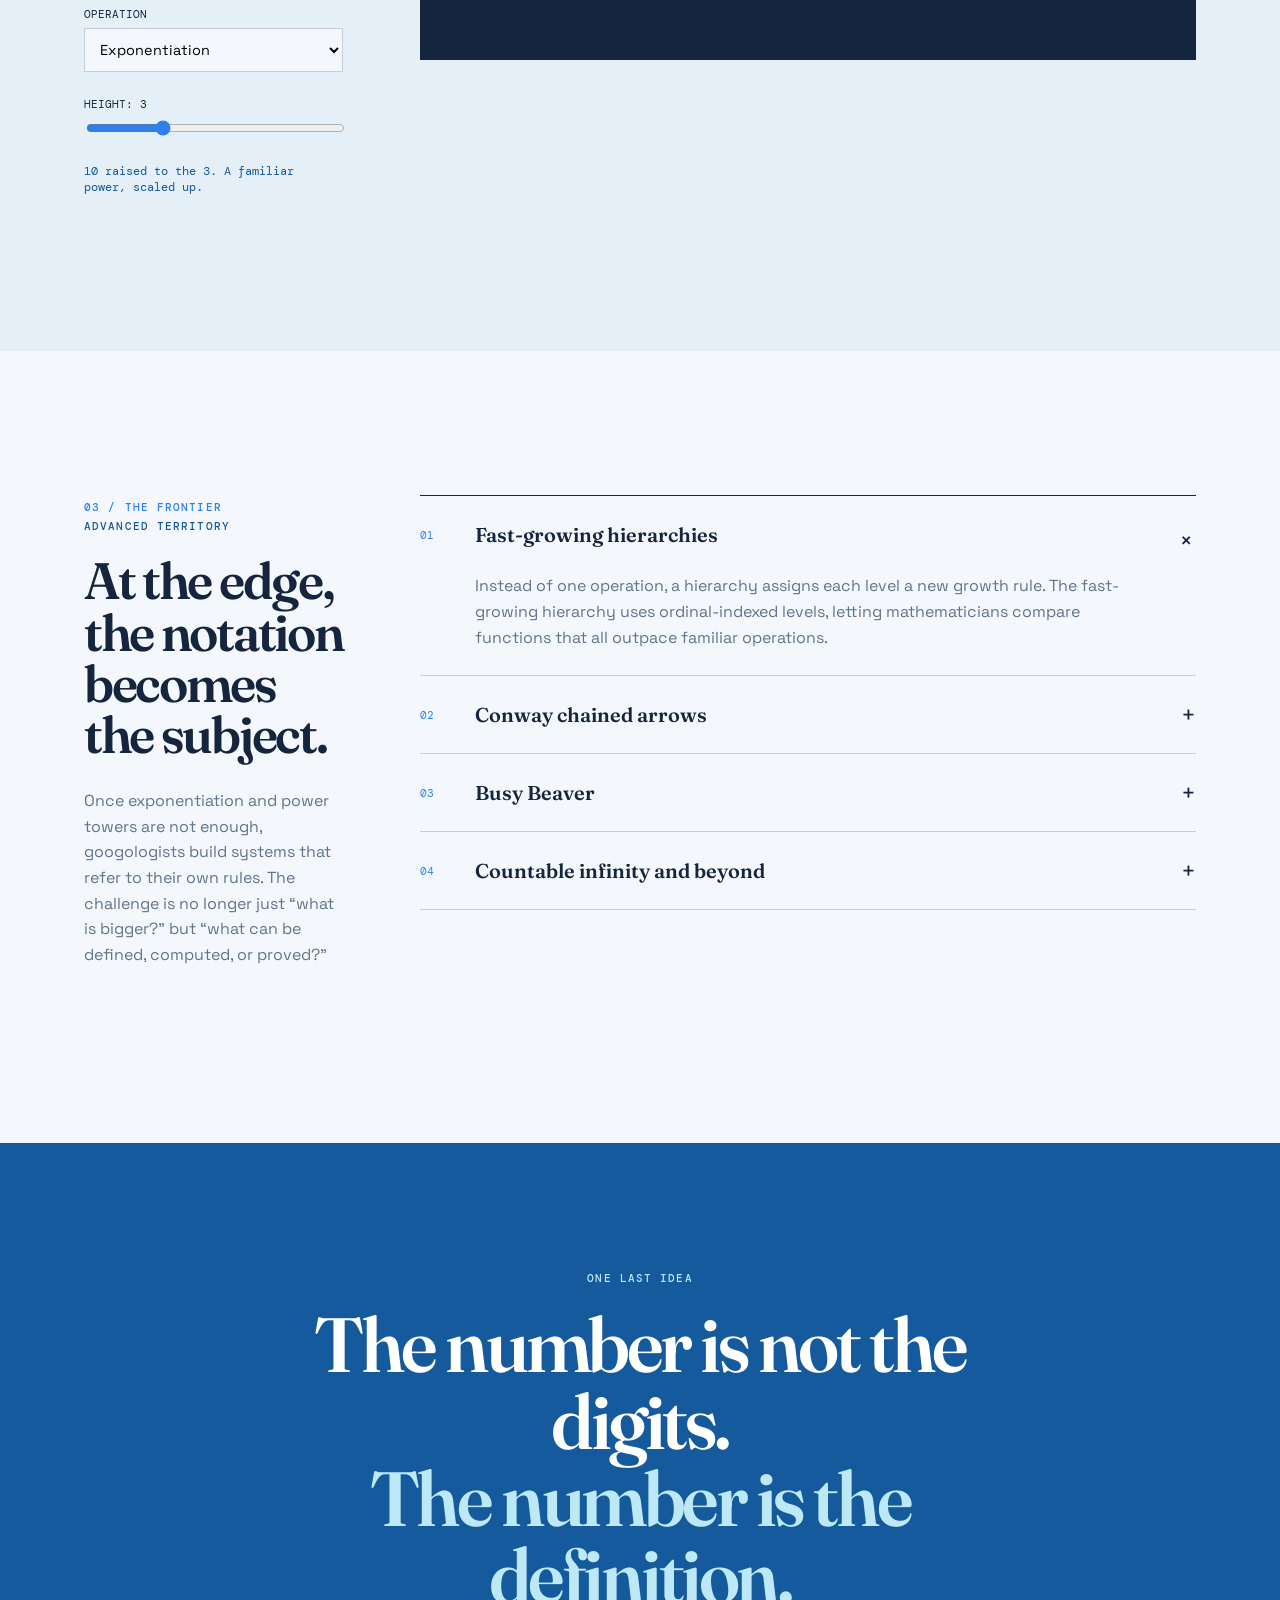
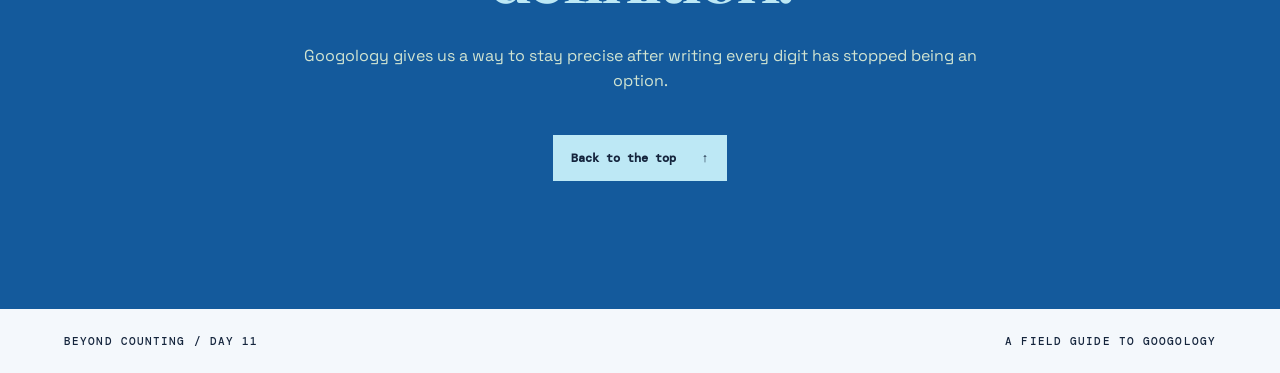
==== commit 109fb257: "day11morechanges" ====
--- a/day-11/index.html
+++ b/day-11/index.html
@@ -119,7 +119,7 @@
               <h3>Multiplication</h3>
               <p>Repeated addition becomes a shortcut. Groups of groups give us scale.</p>
             </article>
-            <article class="ladder-card ladder-card-hot reveal"><span class="step">STEP 03</span>
+            <article class="ladder-card reveal"><span class="step">STEP 03</span>
               <div class="ladder-value">10<sup>10</sup></div>
               <h3>Exponentiation</h3>
               <p>Repeated multiplication is where growth starts to feel vertical.</p>
--- a/day-11/styles.css
+++ b/day-11/styles.css
@@ -1,12 +1,12 @@
 :root {
-  --ink: #182321;
-  --muted: #68736c;
-  --paper: #f5f3ed;
-  --cream: #ebe7da;
-  --lime: #d9f36a;
-  --coral: #f26b51;
-  --teal: #1e746c;
-  --line: rgba(24, 35, 33, .2);
+  --ink: #15253d;
+  --muted: #60748c;
+  --paper: #f4f8fc;
+  --cream: #e5eff8;
+  --lime: #bde8f5;
+  --coral: #2f80ed;
+  --teal: #145a9c;
+  --line: rgba(21, 37, 61, .2);
   --serif: "Fraunces", Georgia, serif;
   --sans: "Space Grotesk", sans-serif;
   --mono: "DM Mono", monospace;
@@ -416,18 +416,8 @@
   padding: 22px;
 }
 
-.ladder-card-hot {
-  background: var(--coral);
-  border-color: var(--coral);
-  color: white;
-}
-
 .step {
   color: var(--teal);
-}
-
-.ladder-card-hot .step {
-  color: white;
 }
 
 .ladder-value {
@@ -443,10 +433,6 @@
 .ladder-card p {
   color: var(--muted);
   font-size: .9rem;
-}
-
-.ladder-card-hot p {
-  color: #fff4ee;
 }
 
 .named-numbers {
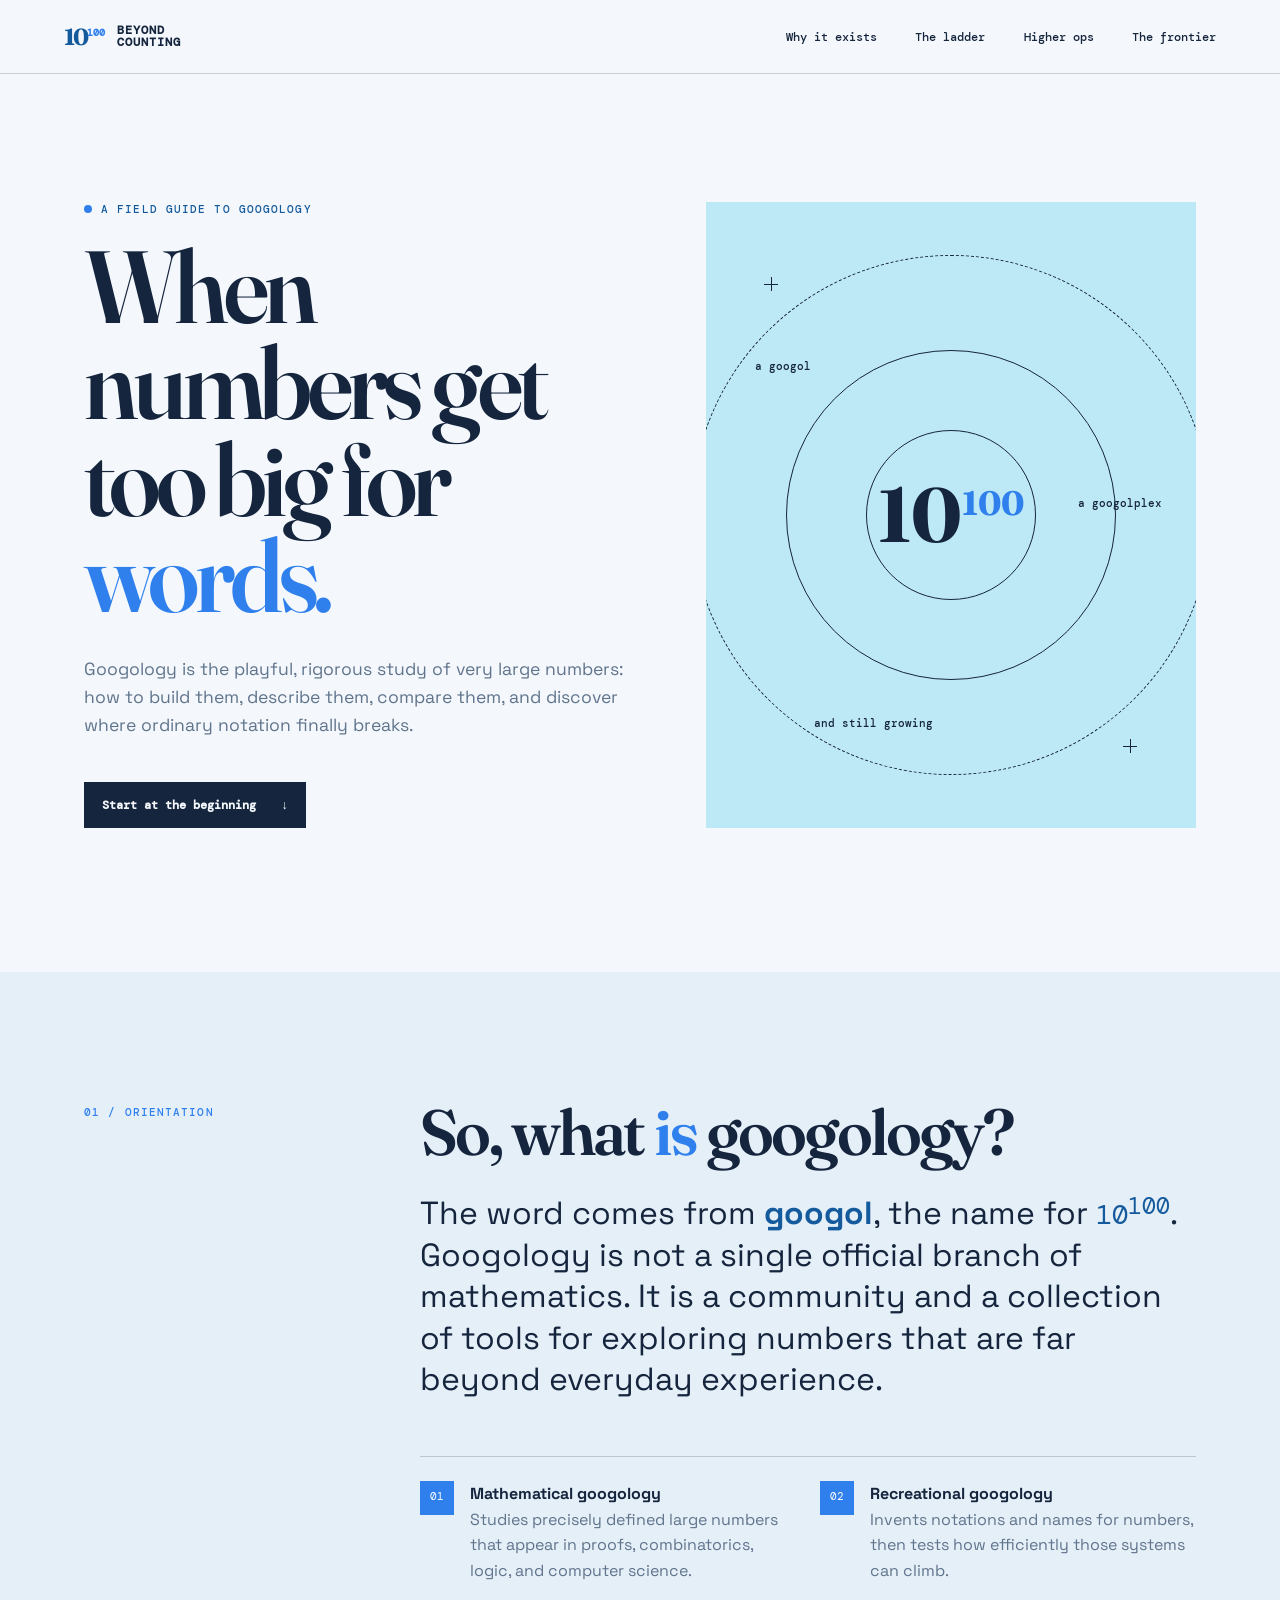
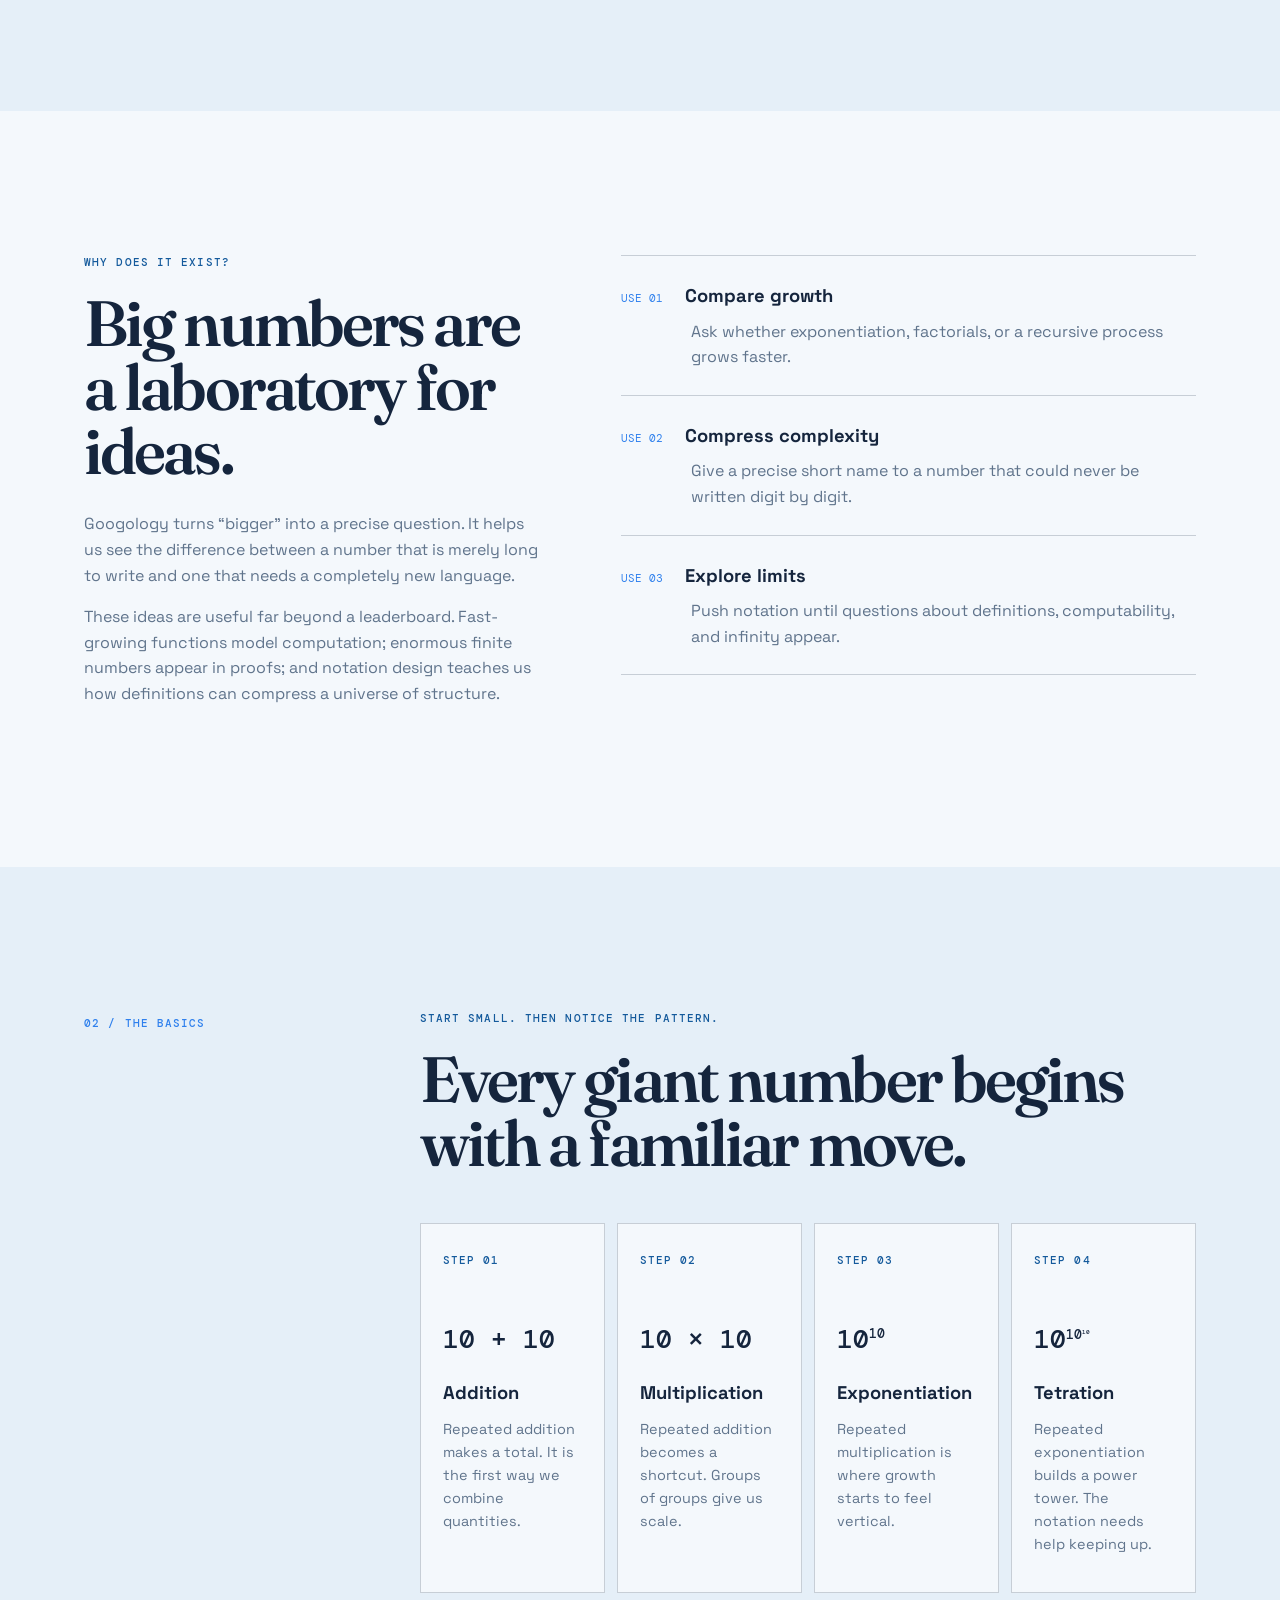
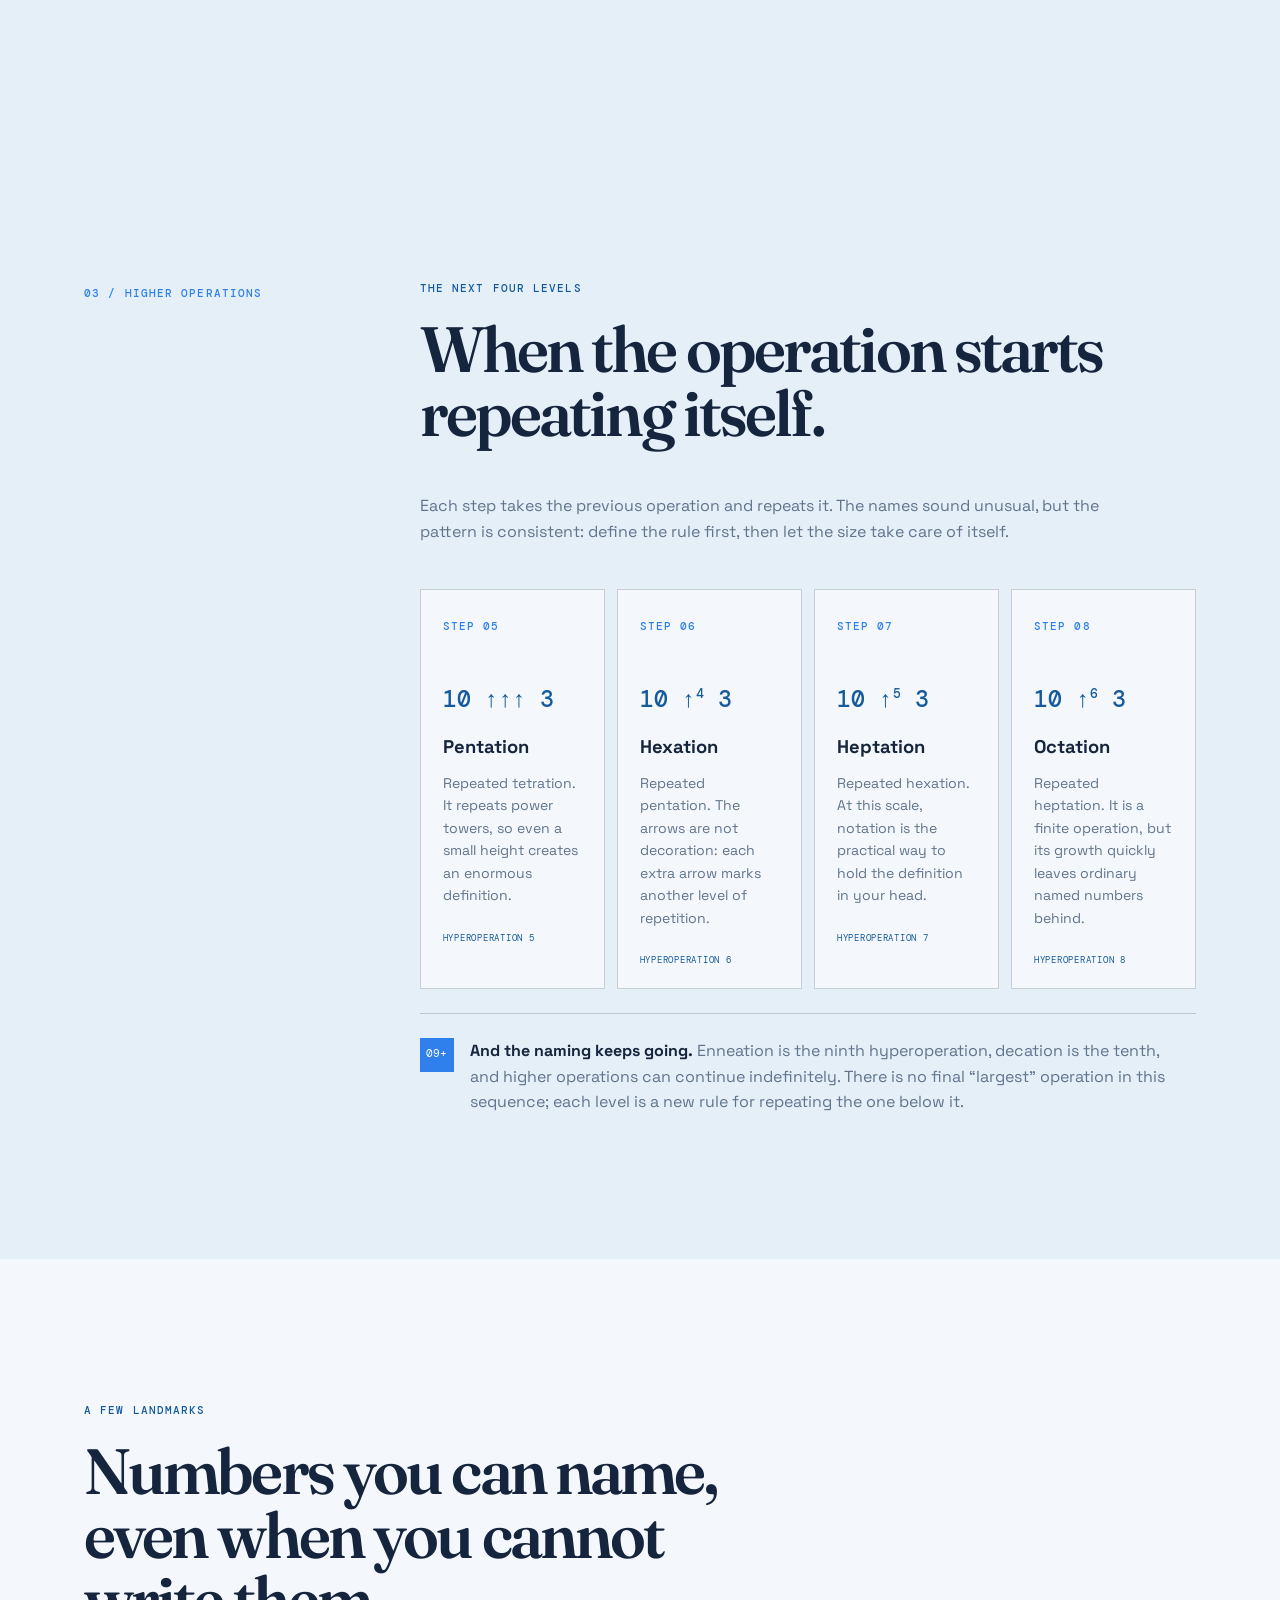
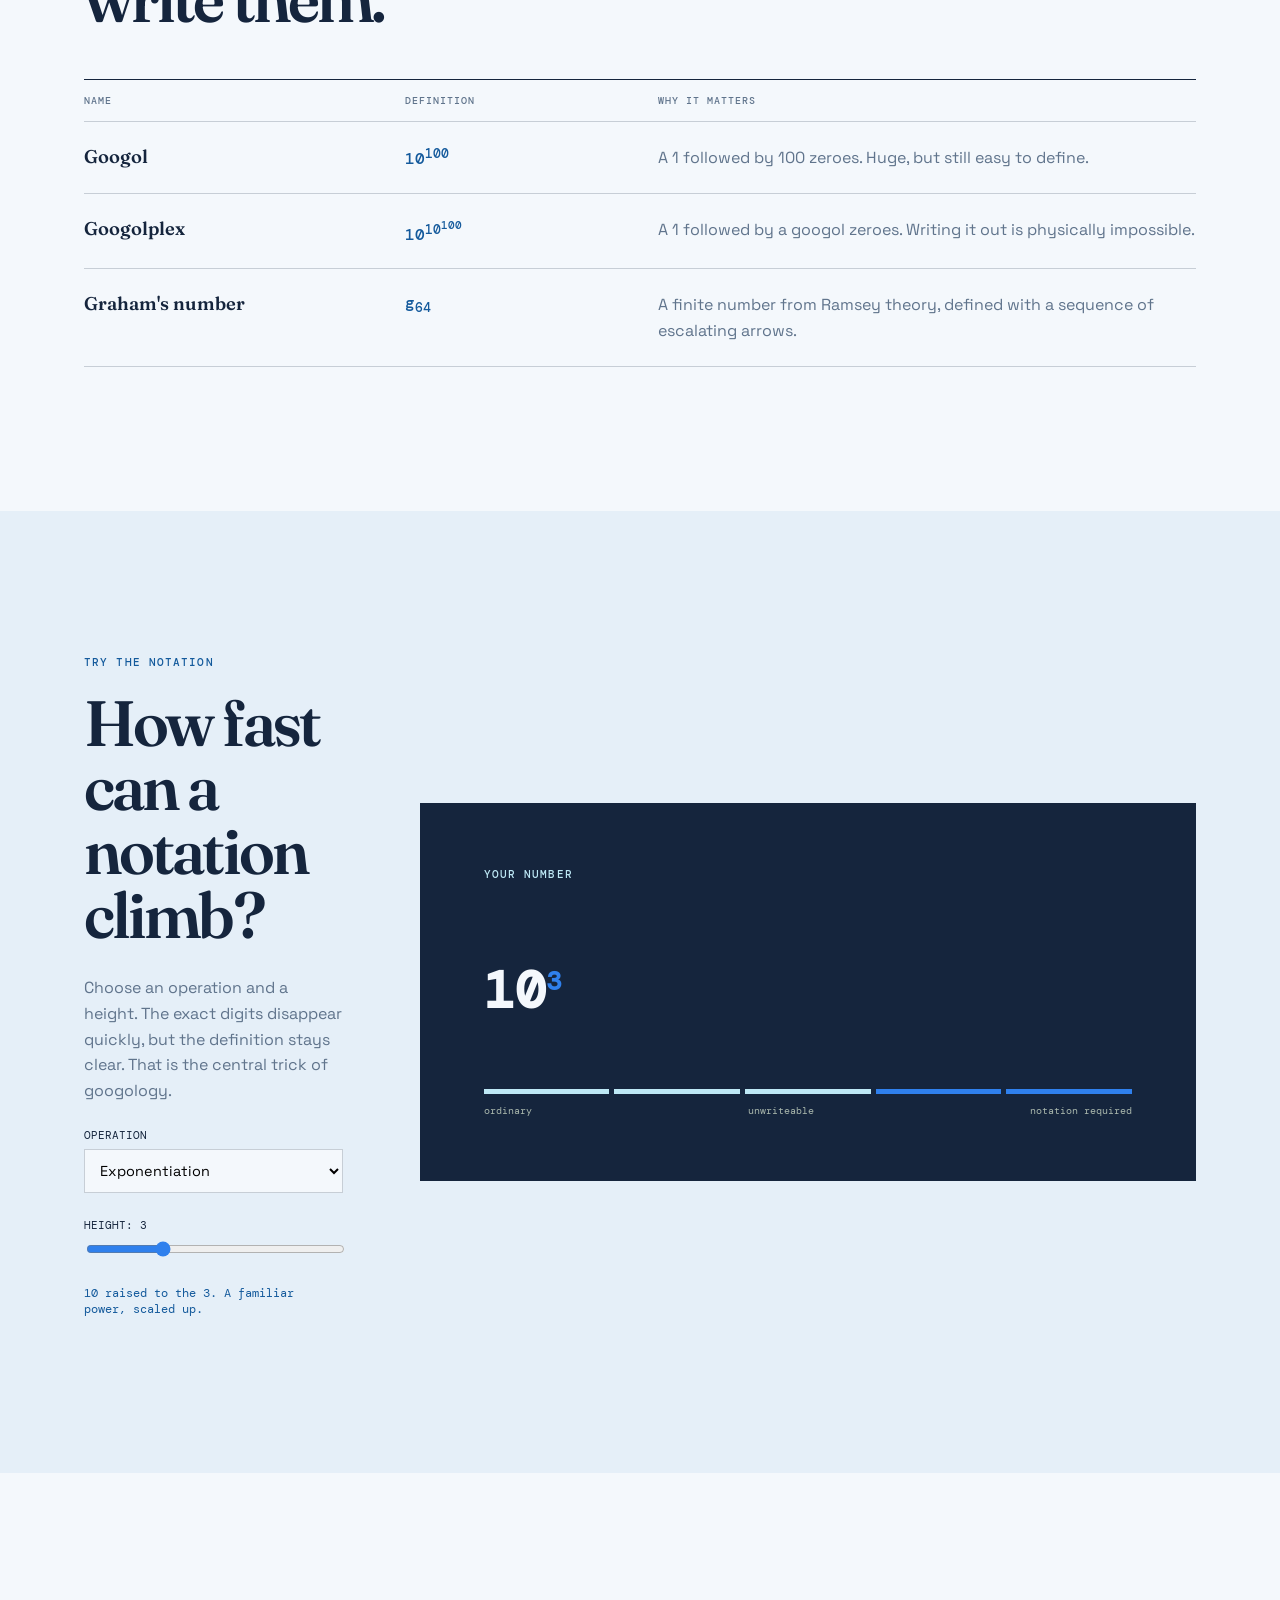
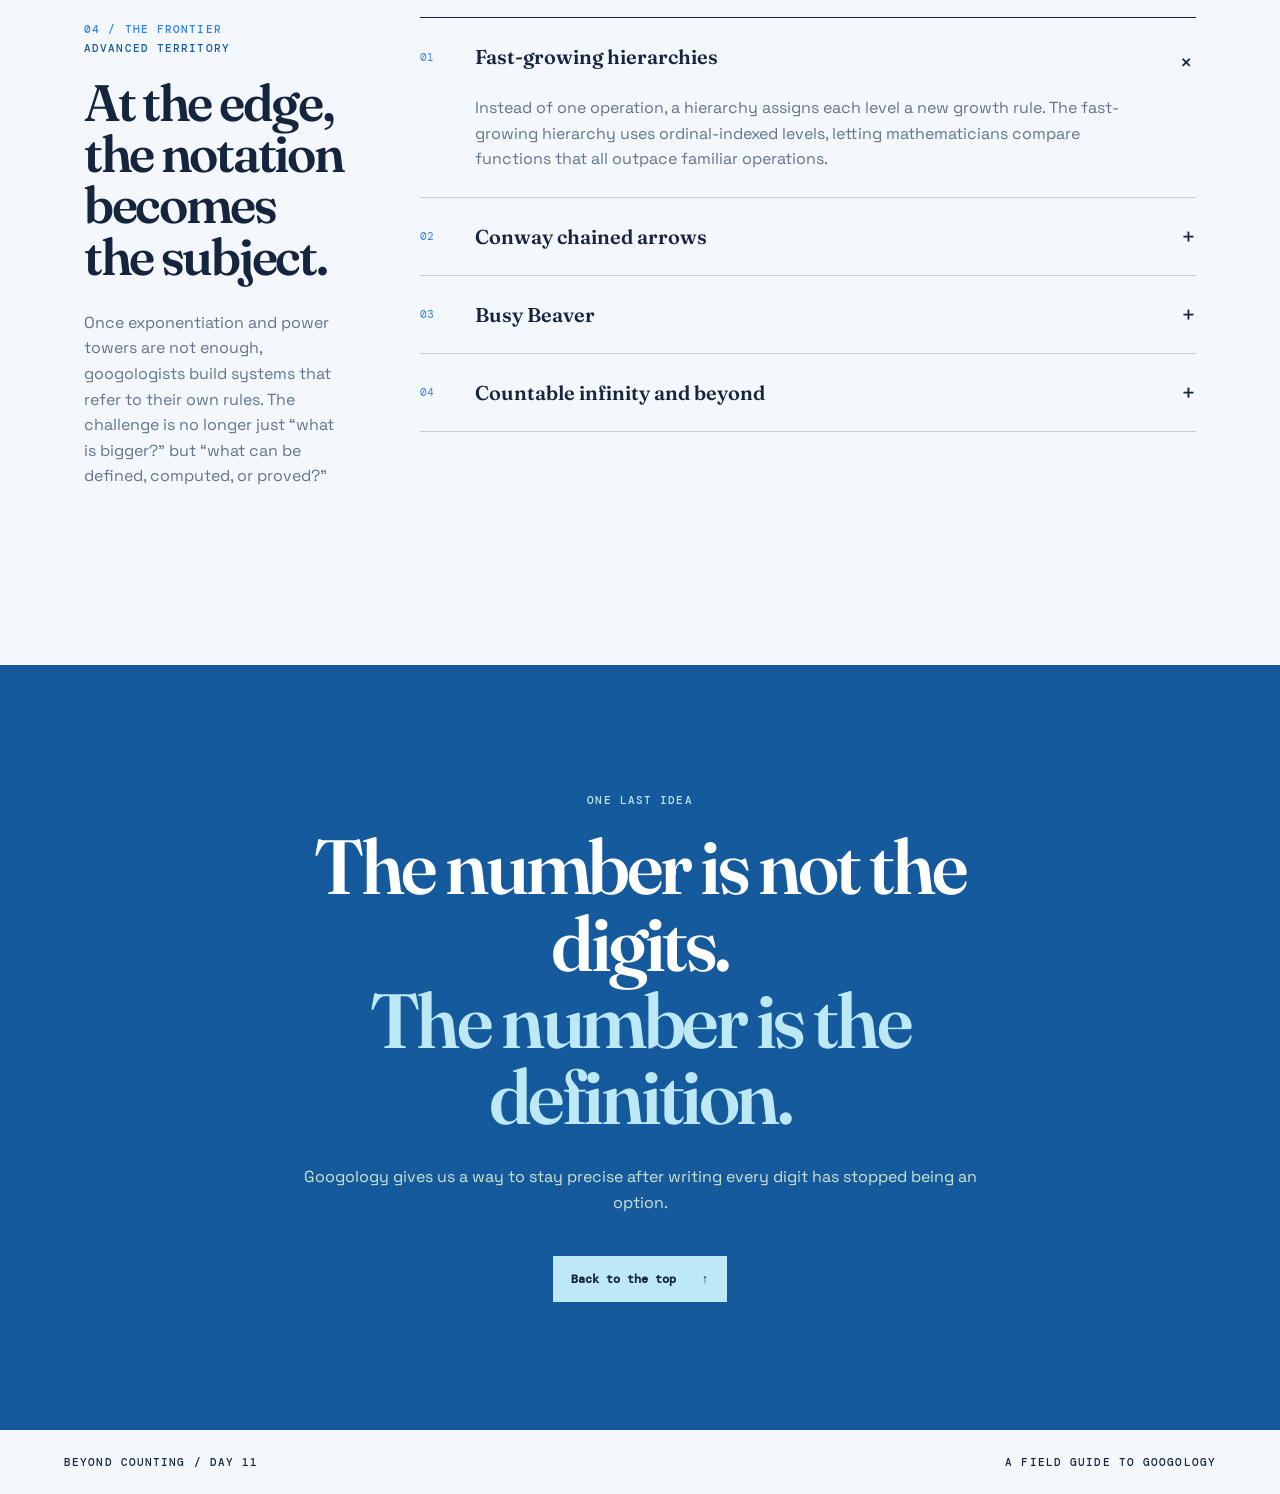
==== commit 0891b461: "day11finalchanges" ====
--- a/day-11/index.html
+++ b/day-11/index.html
@@ -25,6 +25,7 @@
     <nav class="site-nav" aria-label="Main navigation">
       <a href="#why">Why it exists</a>
       <a href="#ladder">The ladder</a>
+      <a href="#hyperoperations">Higher ops</a>
       <a href="#frontier">The frontier</a>
     </nav>
   </header>
@@ -134,6 +135,51 @@
       </div>
     </section>
 
+    <section class="hyper-horizon band" id="hyperoperations">
+      <div class="section-grid">
+        <p class="section-number">03 / HIGHER OPERATIONS</p>
+        <div class="hyper-content">
+          <div class="section-heading reveal">
+            <p class="eyebrow">The next four levels</p>
+            <h2>When the operation starts repeating itself.</h2>
+            <p class="section-deck">Each step takes the previous operation and repeats it. The names sound unusual, but
+              the pattern is consistent: define the rule first, then let the size take care of itself.</p>
+          </div>
+          <div class="hyper-cards">
+            <article class="hyper-card reveal"><span class="step">STEP 05</span>
+              <div class="hyper-symbol">10 &uarr;&uarr;&uarr; 3</div>
+              <h3>Pentation</h3>
+              <p>Repeated tetration. It repeats power towers, so even a small height creates an enormous definition.</p>
+              <span class="hyper-tag">HYPEROPERATION 5</span>
+            </article>
+            <article class="hyper-card reveal"><span class="step">STEP 06</span>
+              <div class="hyper-symbol">10 &uarr;<sup>4</sup> 3</div>
+              <h3>Hexation</h3>
+              <p>Repeated pentation. The arrows are not decoration: each extra arrow marks another level of repetition.
+              </p><span class="hyper-tag">HYPEROPERATION 6</span>
+            </article>
+            <article class="hyper-card reveal"><span class="step">STEP 07</span>
+              <div class="hyper-symbol">10 &uarr;<sup>5</sup> 3</div>
+              <h3>Heptation</h3>
+              <p>Repeated hexation. At this scale, notation is the practical way to hold the definition in your head.
+              </p><span class="hyper-tag">HYPEROPERATION 7</span>
+            </article>
+            <article class="hyper-card reveal"><span class="step">STEP 08</span>
+              <div class="hyper-symbol">10 &uarr;<sup>6</sup> 3</div>
+              <h3>Octation</h3>
+              <p>Repeated heptation. It is a finite operation, but its growth quickly leaves ordinary named numbers
+                behind.</p><span class="hyper-tag">HYPEROPERATION 8</span>
+            </article>
+          </div>
+          <div class="higher-note reveal"><span class="note-icon">09+</span>
+            <p><strong>And the naming keeps going.</strong> Enneation is the ninth hyperoperation, decation is the
+              tenth, and higher operations can continue indefinitely. There is no final “largest” operation in this
+              sequence; each level is a new rule for repeating the one below it.</p>
+          </div>
+        </div>
+      </div>
+    </section>
+
     <section class="named-numbers section-grid">
       <div class="section-heading reveal">
         <p class="eyebrow">A few landmarks</p>
@@ -178,7 +224,7 @@
 
     <section class="frontier section-grid" id="frontier">
       <div class="frontier-heading reveal">
-        <p class="section-number">03 / THE FRONTIER</p>
+        <p class="section-number">04 / THE FRONTIER</p>
         <p class="eyebrow">Advanced territory</p>
         <h2>At the edge, the notation becomes the subject.</h2>
         <p>Once exponentiation and power towers are not enough, googologists build systems that refer to their own
--- a/day-11/styles.css
+++ b/day-11/styles.css
@@ -435,6 +435,76 @@
   font-size: .9rem;
 }
 
+.hyper-content {
+  min-width: 0;
+}
+
+.section-deck {
+  color: var(--muted);
+  max-width: 700px;
+}
+
+.hyper-cards {
+  display: grid;
+  gap: 12px;
+  grid-template-columns: repeat(4, 1fr);
+  margin-top: 45px;
+}
+
+.hyper-card {
+  background: var(--paper);
+  border: 1px solid var(--line);
+  min-height: 330px;
+  padding: 22px;
+}
+
+.hyper-card .step {
+  color: var(--coral);
+}
+
+.hyper-symbol {
+  color: var(--teal);
+  font: 500 clamp(1.3rem, 1.8vw, 2rem) var(--mono);
+  margin: 46px 0 18px;
+  white-space: nowrap;
+}
+
+.hyper-symbol sup {
+  font-size: .55em;
+}
+
+.hyper-card p {
+  color: var(--muted);
+  font-size: .88rem;
+}
+
+.hyper-tag {
+  color: var(--teal);
+  display: block;
+  font: .58rem var(--mono);
+  letter-spacing: .08em;
+  margin-top: 25px;
+}
+
+.higher-note {
+  align-items: flex-start;
+  border-top: 1px solid var(--line);
+  display: flex;
+  gap: 16px;
+  margin-top: 24px;
+  padding-top: 24px;
+}
+
+.higher-note p {
+  color: var(--muted);
+  margin: 0;
+  max-width: 700px;
+}
+
+.higher-note strong {
+  color: var(--ink);
+}
+
 .named-numbers {
   display: block;
 }
@@ -707,7 +777,8 @@
   }
 
   .definition-notes,
-  .ladder-cards {
+  .ladder-cards,
+  .hyper-cards {
     grid-template-columns: 1fr 1fr;
   }
 
@@ -744,7 +815,8 @@
   }
 
   .definition-notes,
-  .ladder-cards {
+  .ladder-cards,
+  .hyper-cards {
     grid-template-columns: 1fr;
   }
 
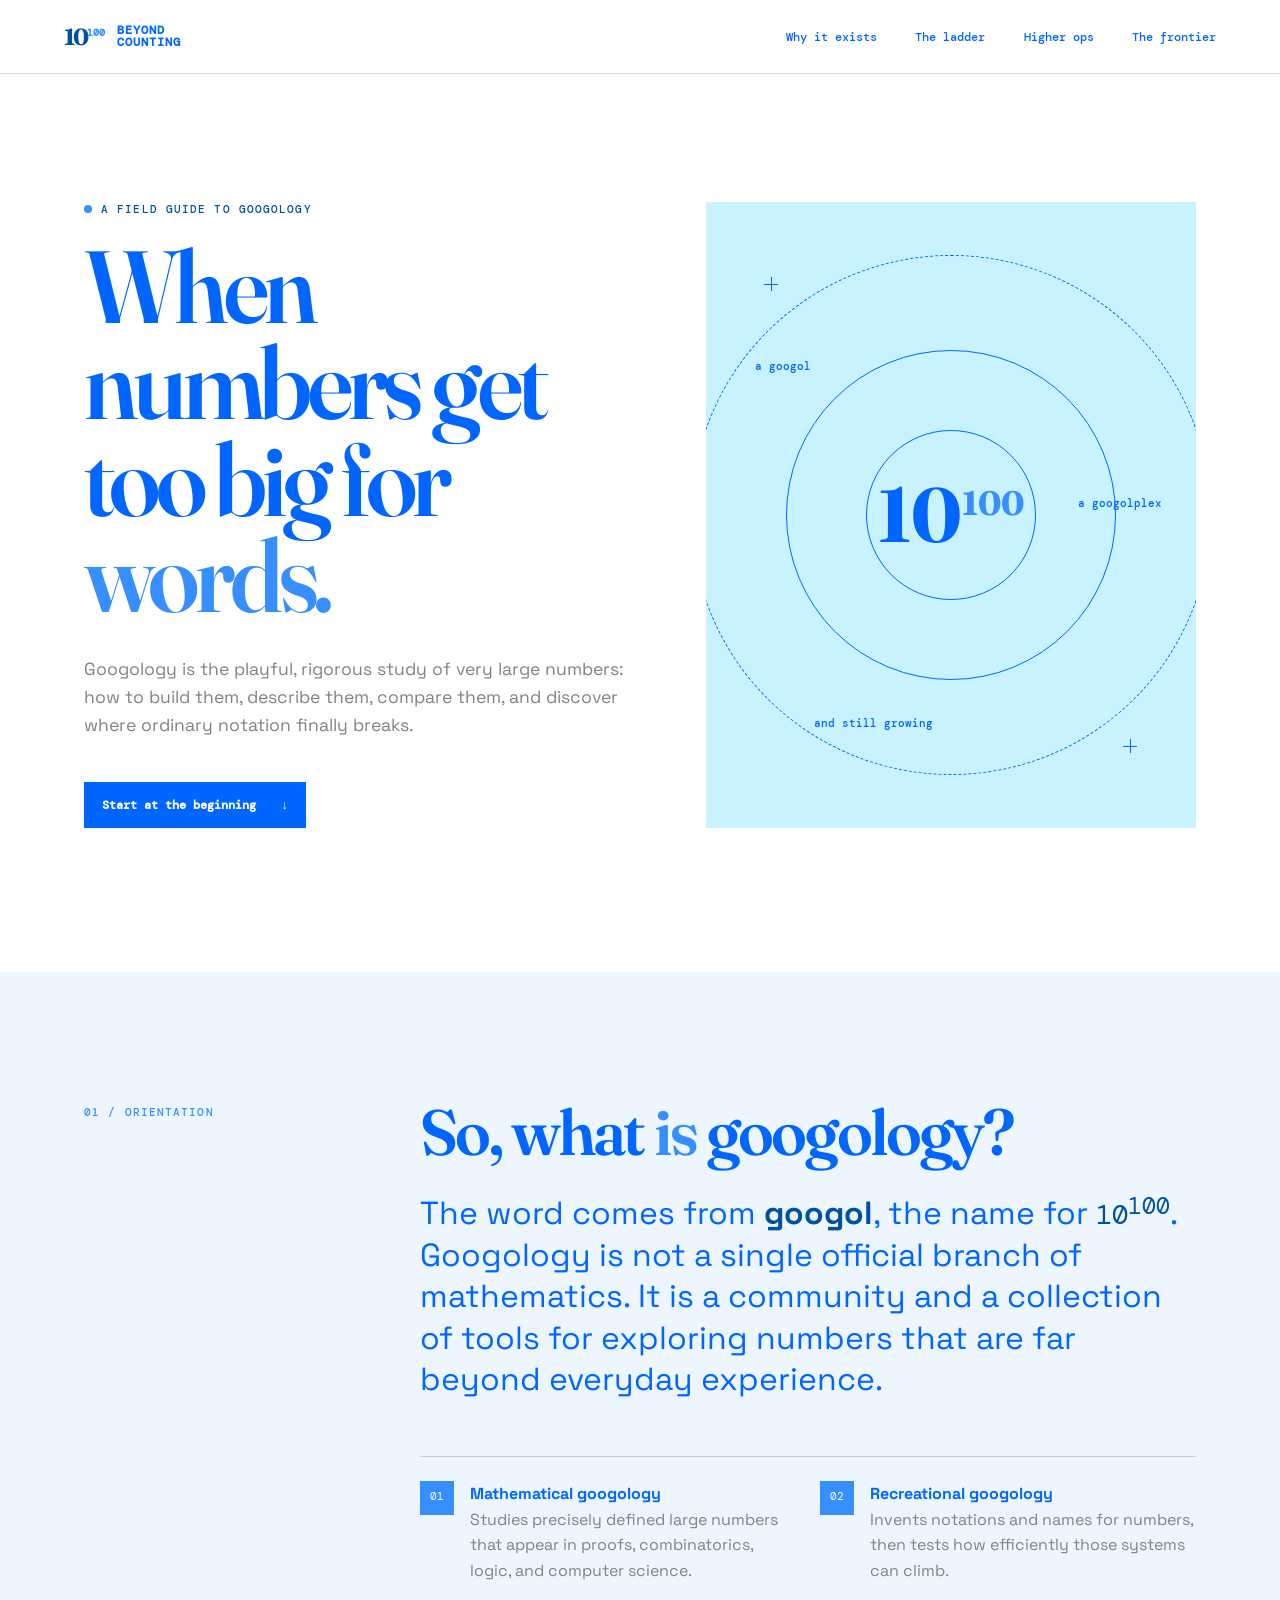
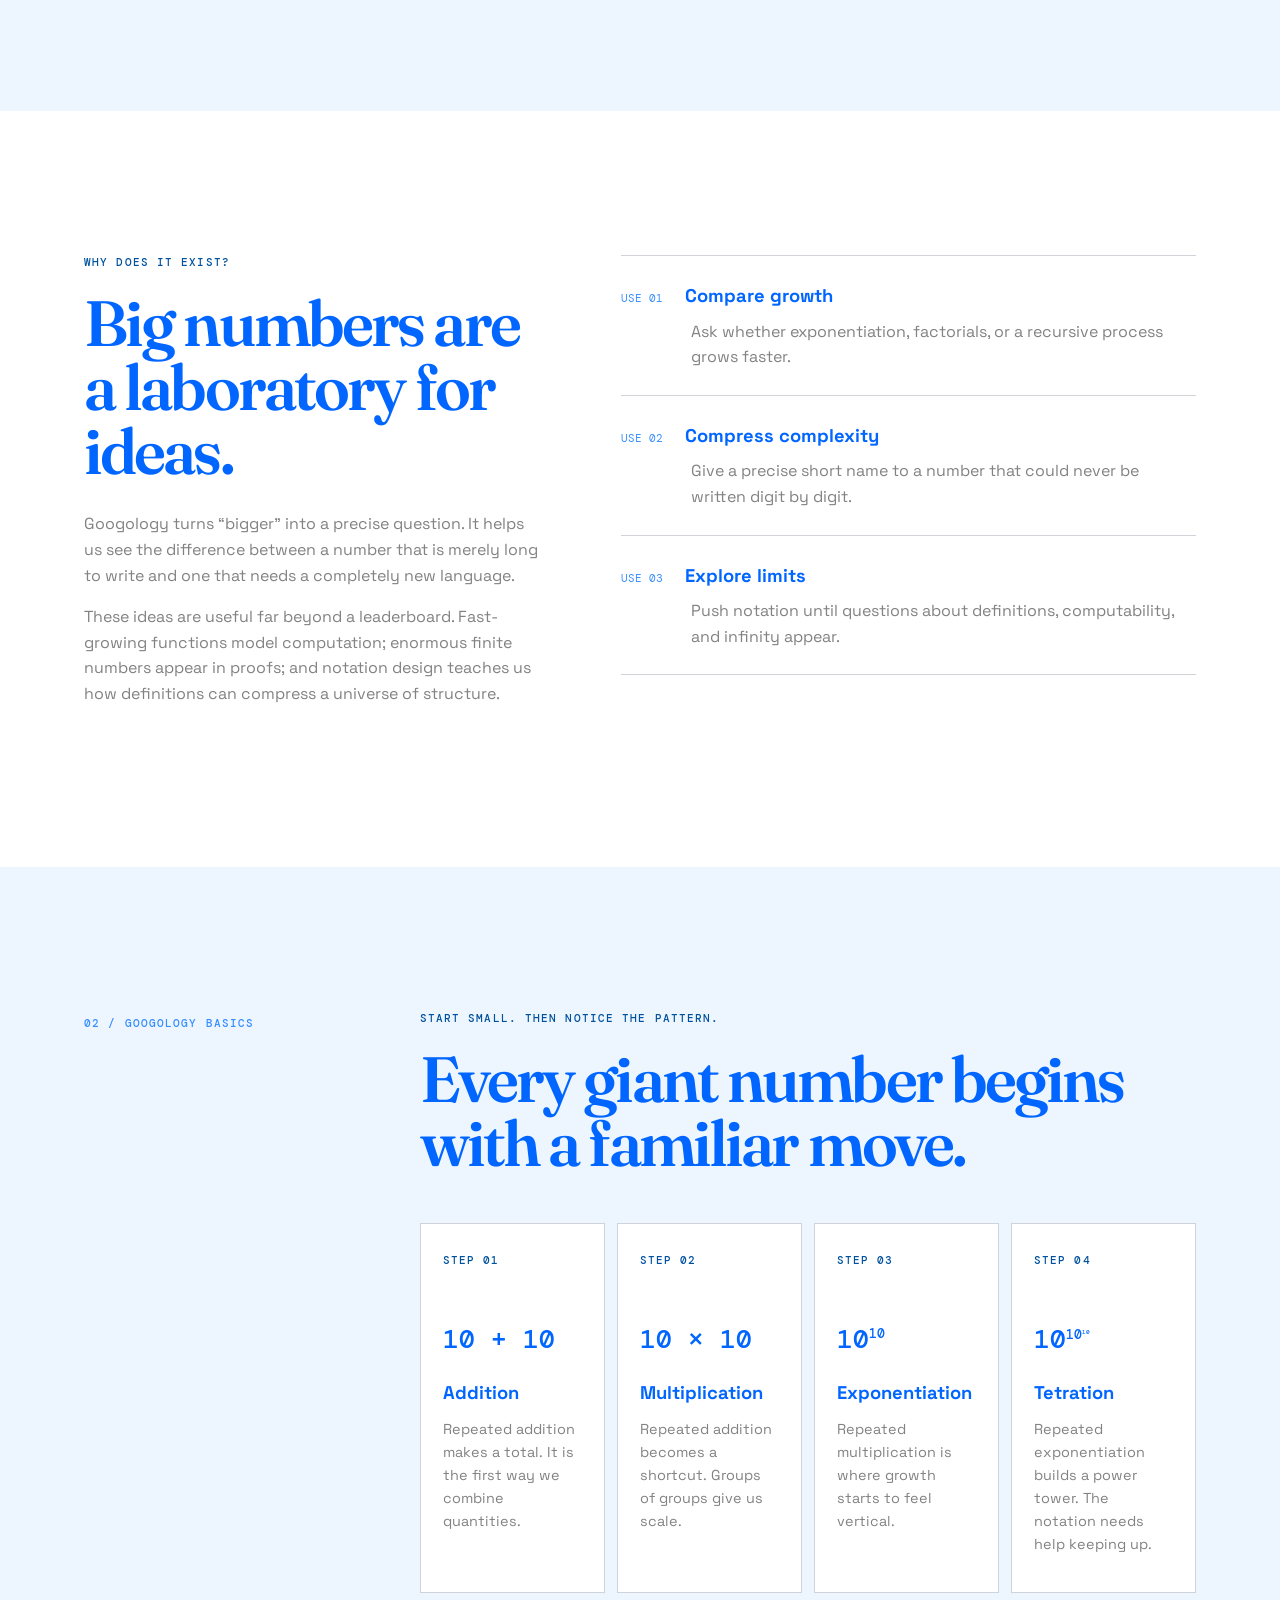
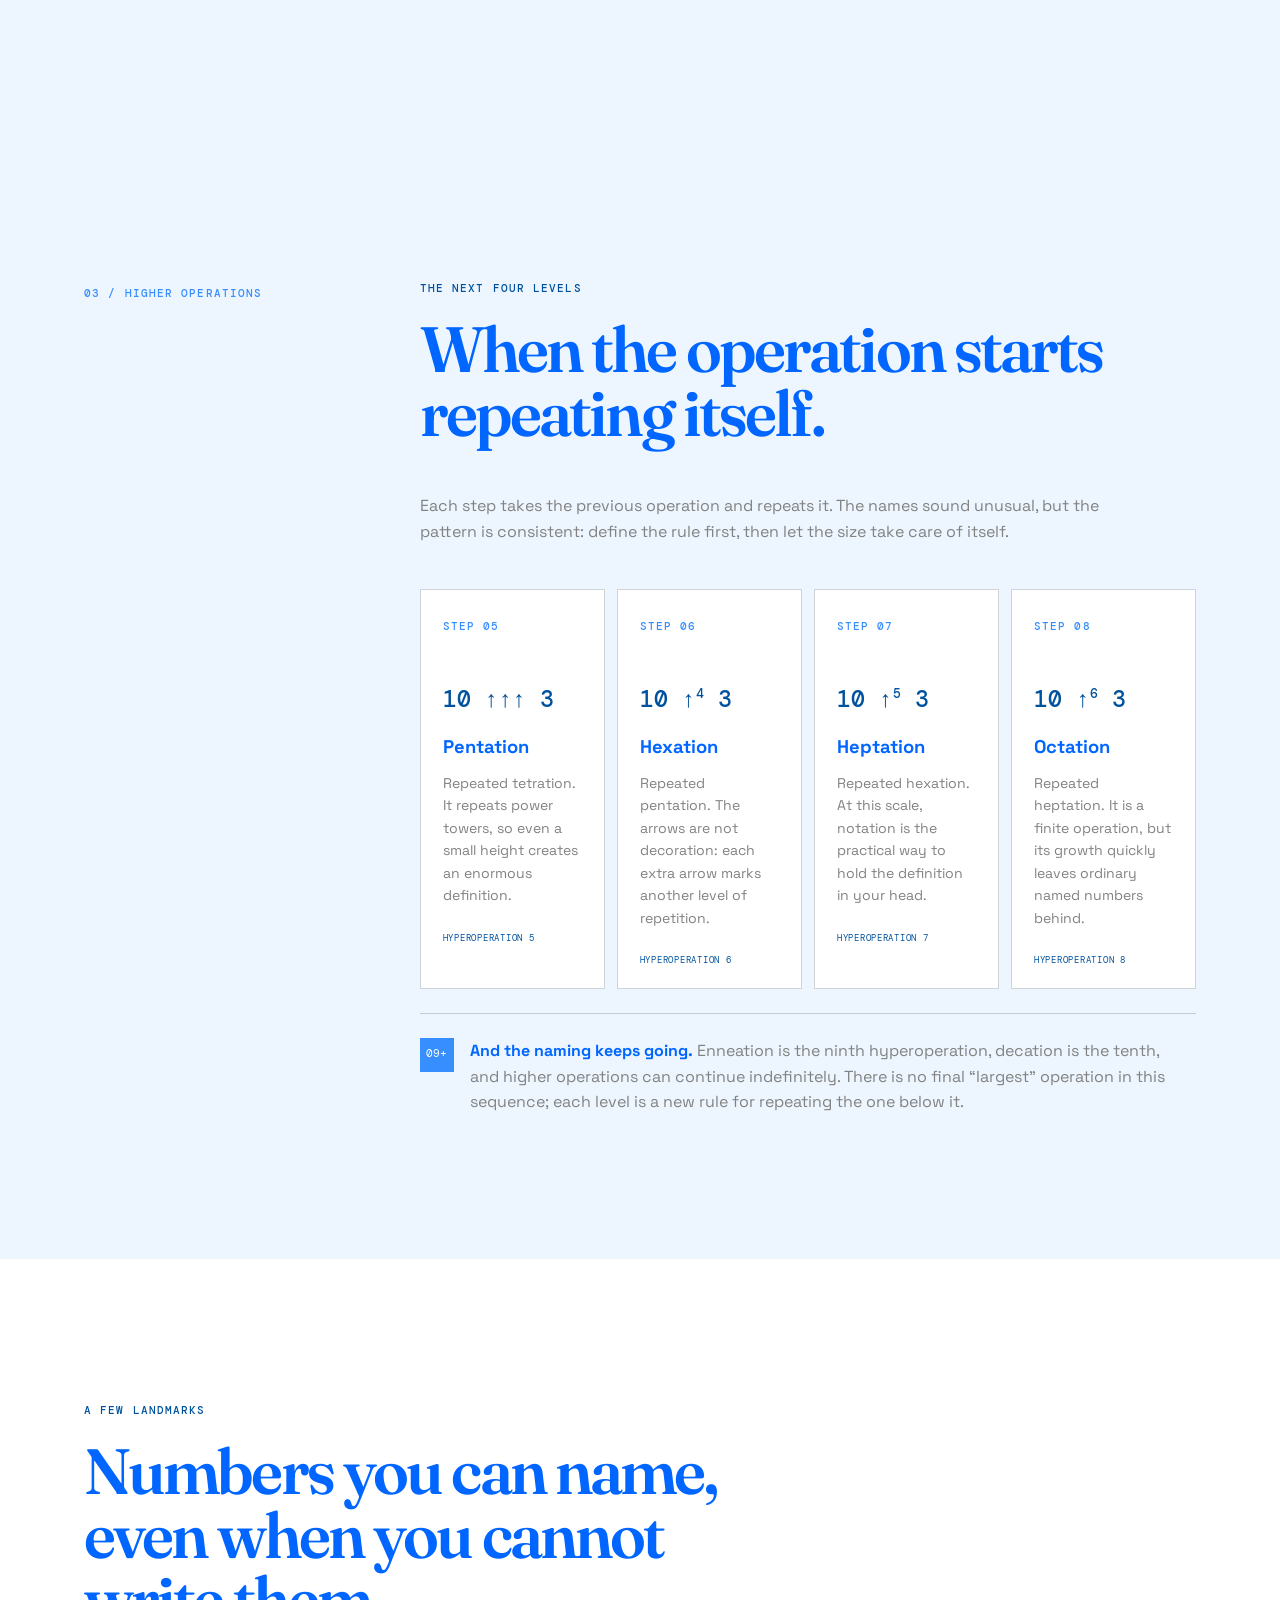
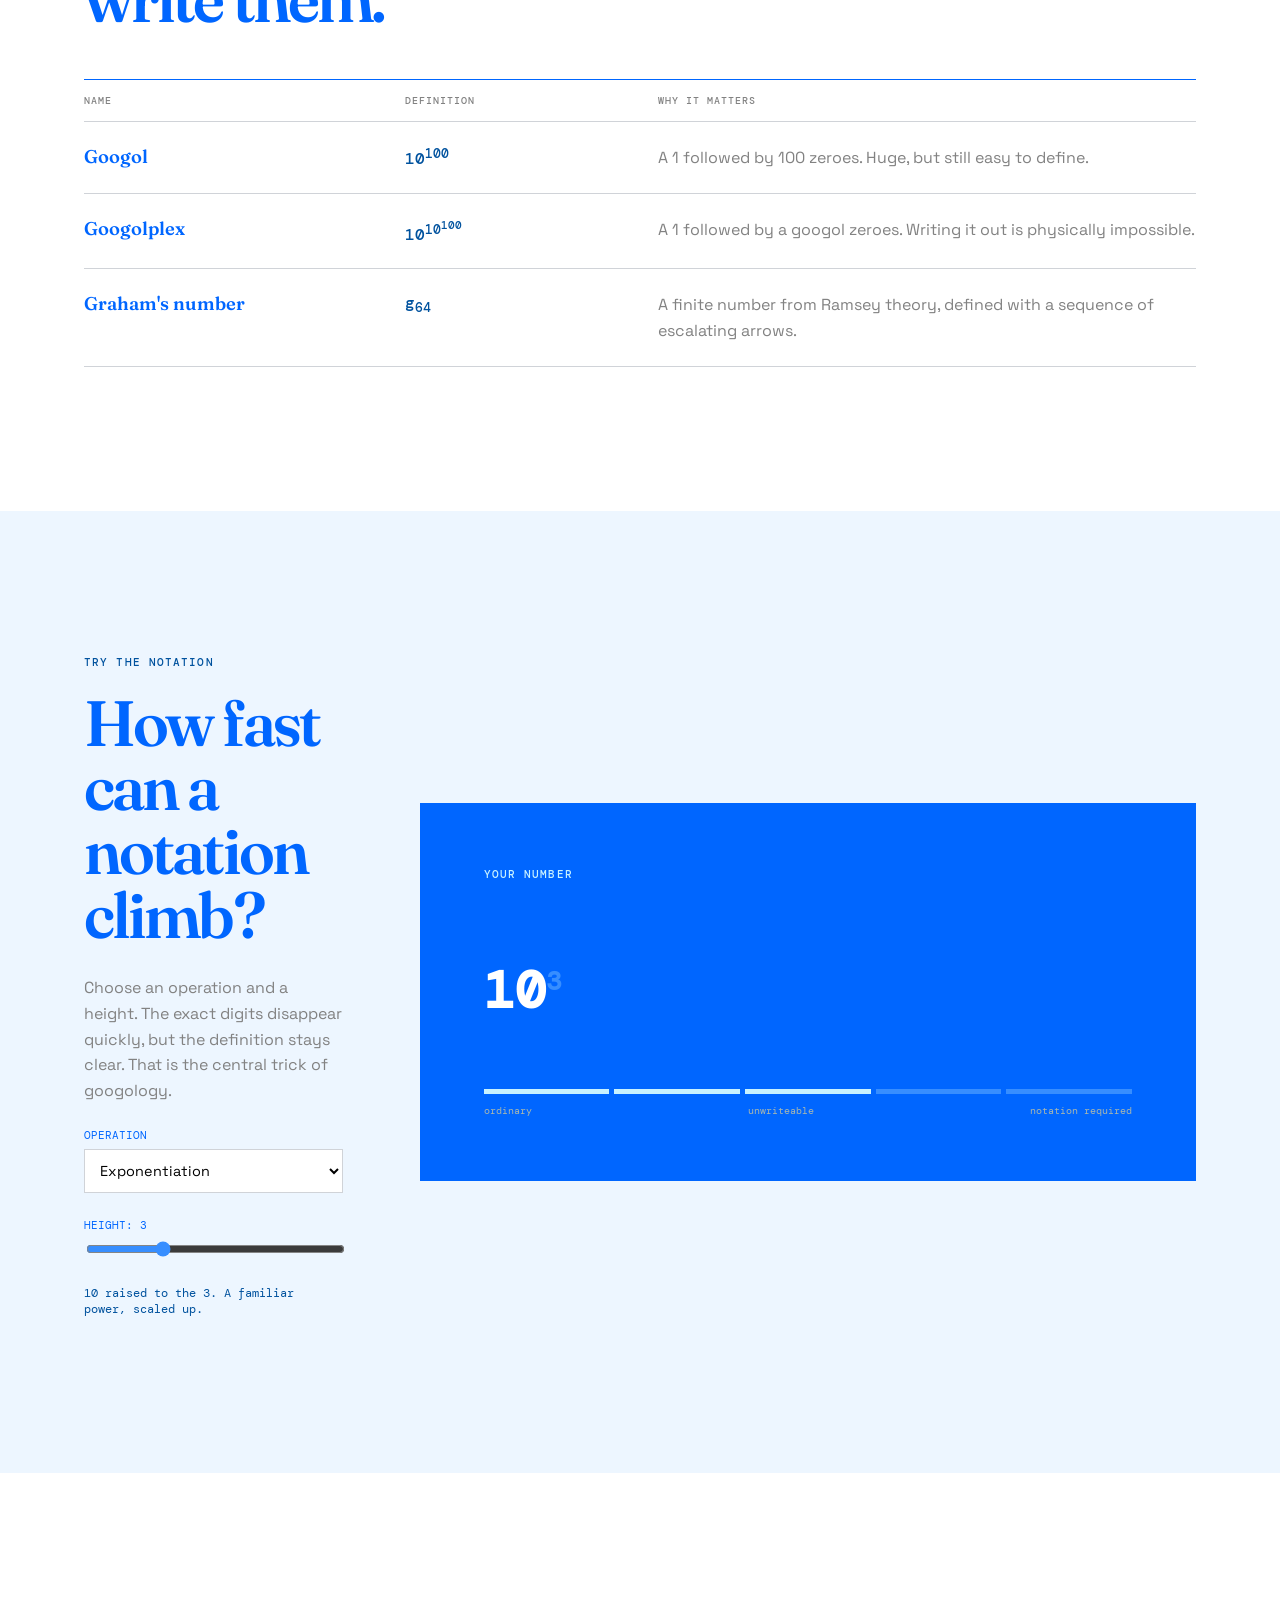
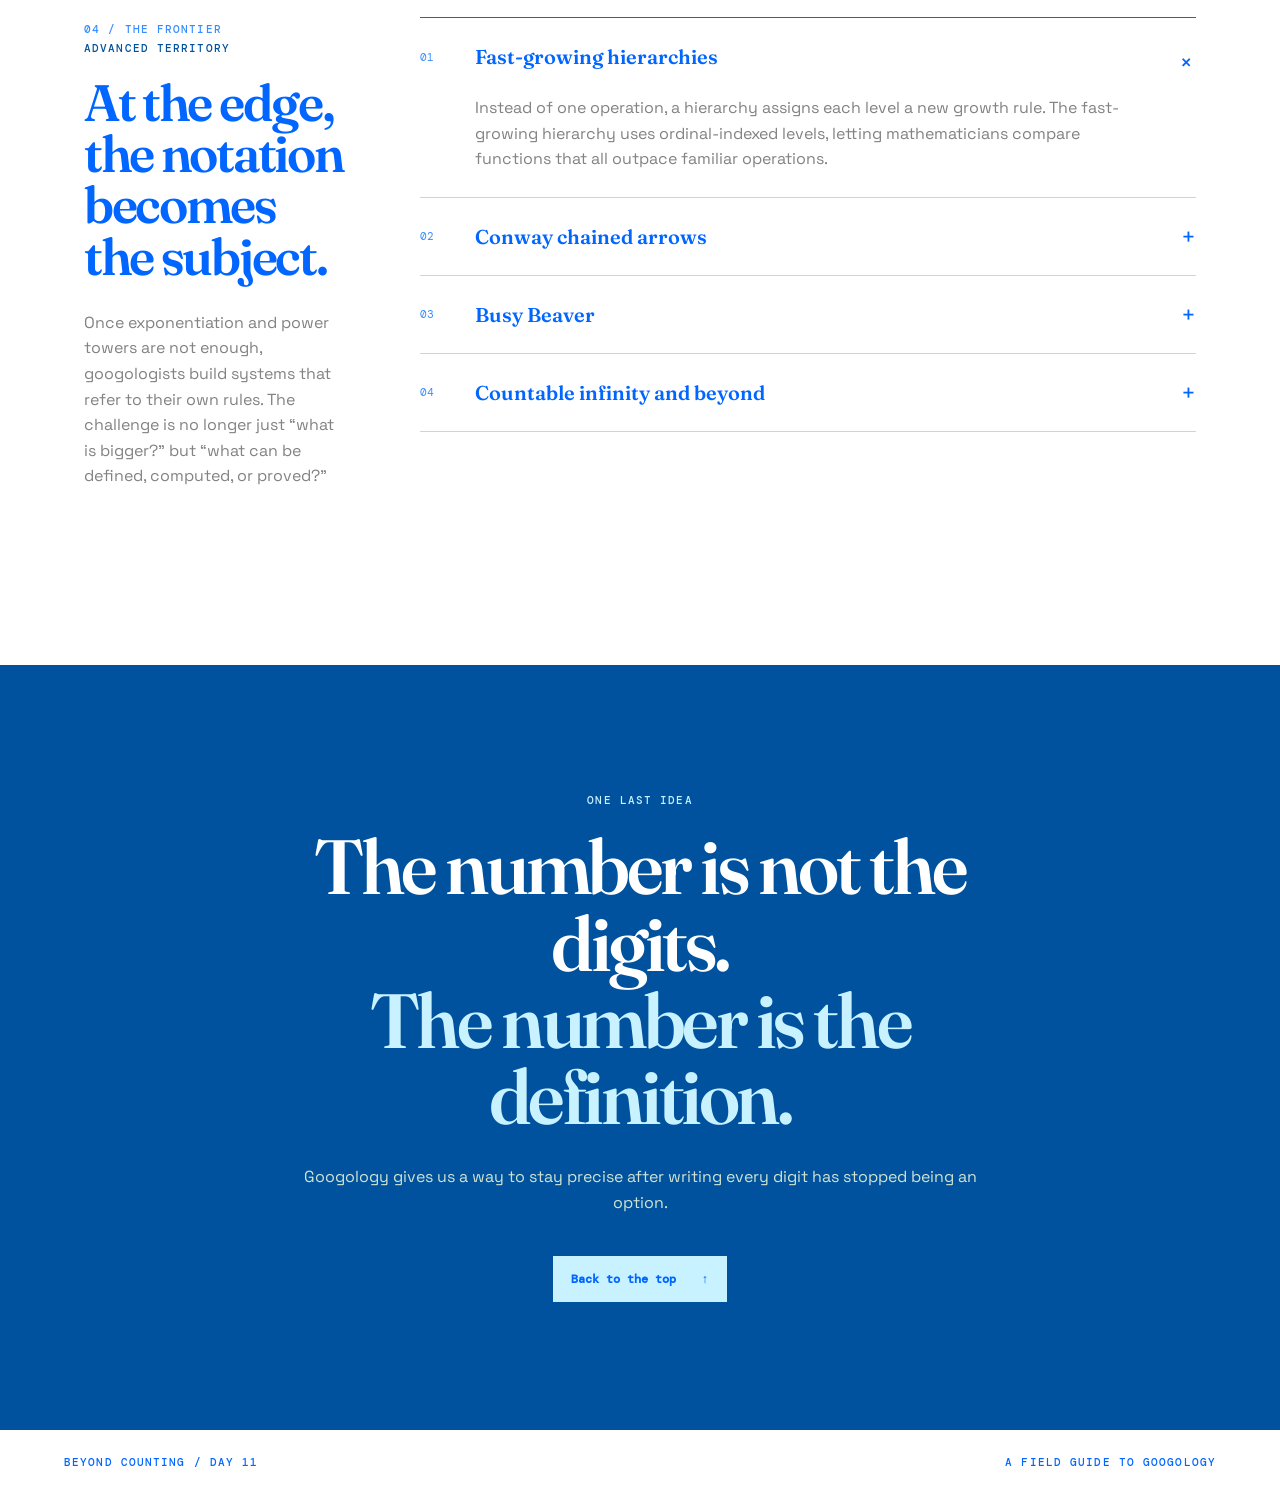
==== commit 531b5984: "21stNightofSeptemberEdits" ====
--- a/day-11/index.html
+++ b/day-11/index.html
@@ -103,7 +103,7 @@
 
     <section class="basics band" id="basics">
       <div class="section-grid">
-        <p class="section-number">02 / THE BASICS</p>
+        <p class="section-number">02 / GOOGOLOGY BASICS</p>
         <div class="basics-content">
           <div class="section-heading reveal">
             <p class="eyebrow">Start small. Then notice the pattern.</p>
--- a/day-11/styles.css
+++ b/day-11/styles.css
@@ -1,11 +1,11 @@
 :root {
-  --ink: #15253d;
-  --muted: #60748c;
-  --paper: #f4f8fc;
-  --cream: #e5eff8;
-  --lime: #bde8f5;
-  --coral: #2f80ed;
-  --teal: #145a9c;
+  --ink: #0066ff;
+  --muted: #828282;
+  --paper: #ffffff;
+  --cream: #edf6ff;
+  --lime: #c8f2ff;
+  --coral: #378eff;
+  --teal: #00529e;
   --line: rgba(21, 37, 61, .2);
   --serif: "Fraunces", Georgia, serif;
   --sans: "Space Grotesk", sans-serif;
